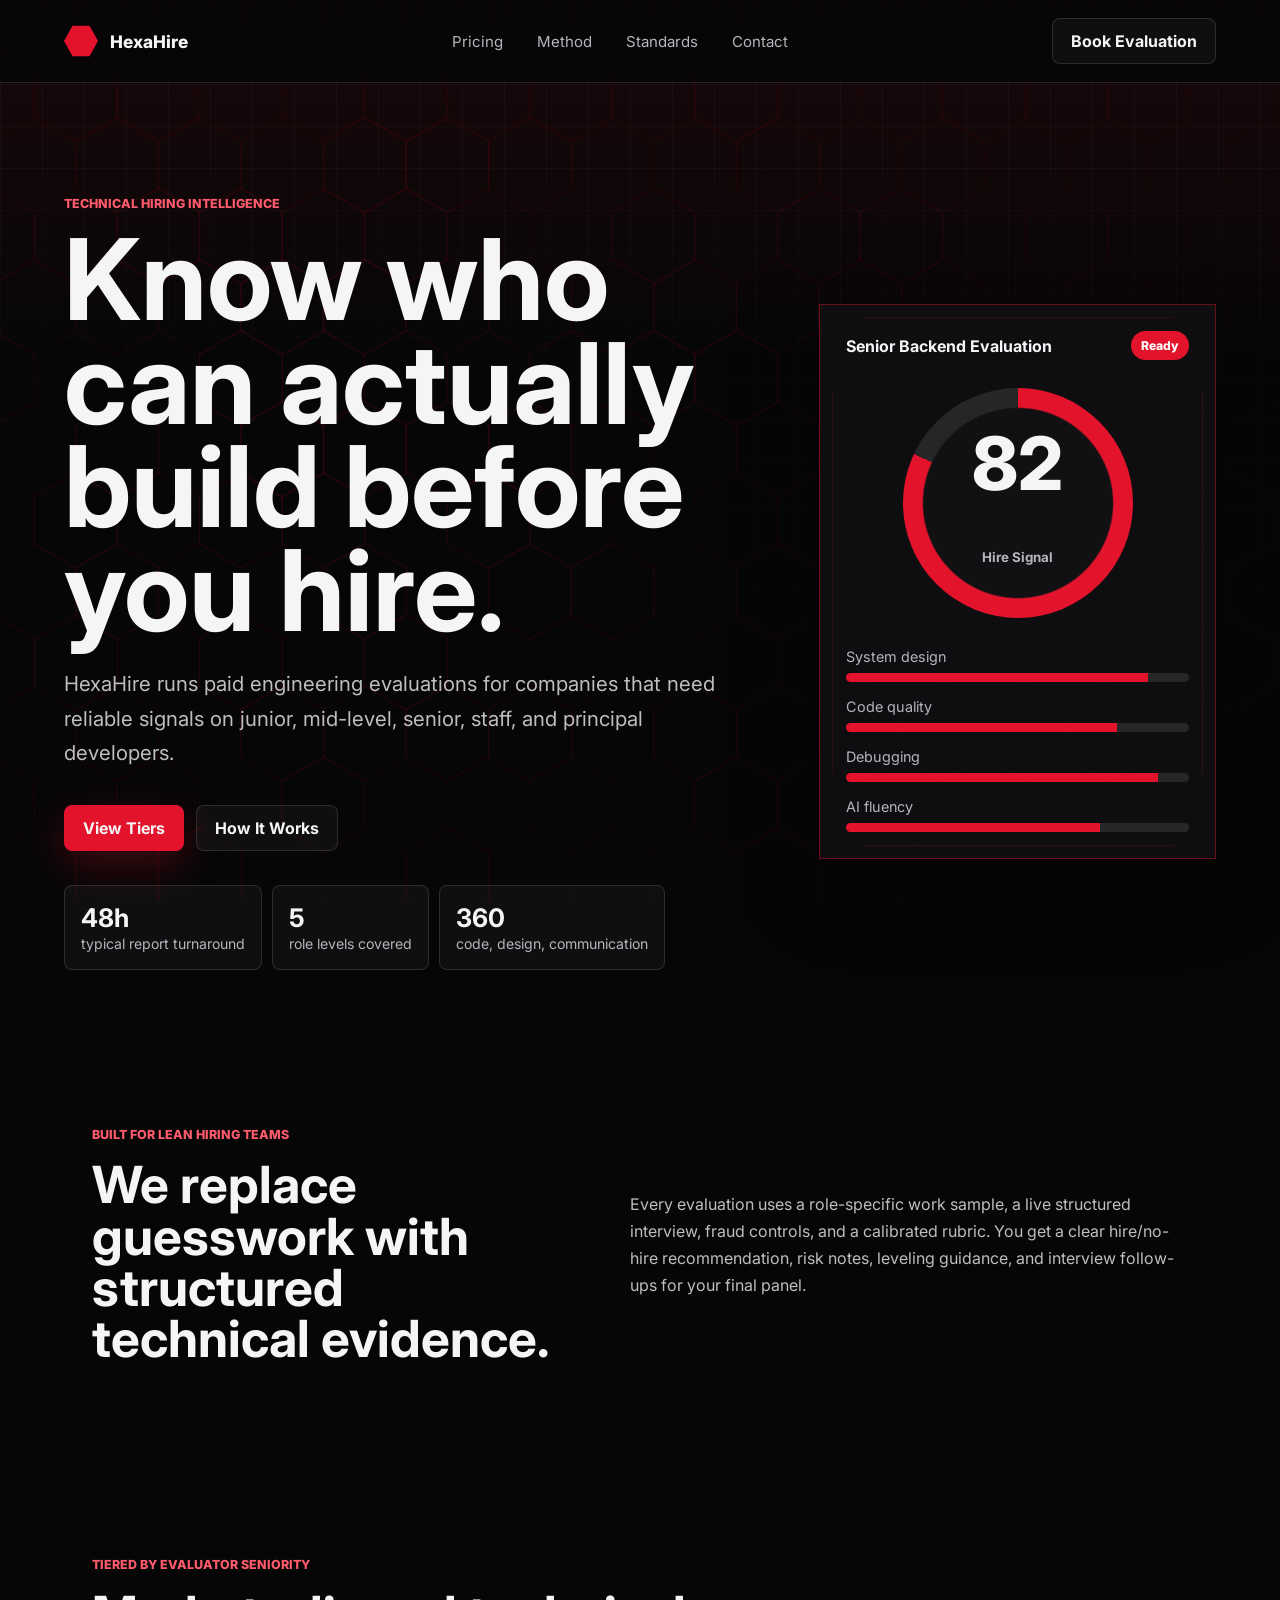
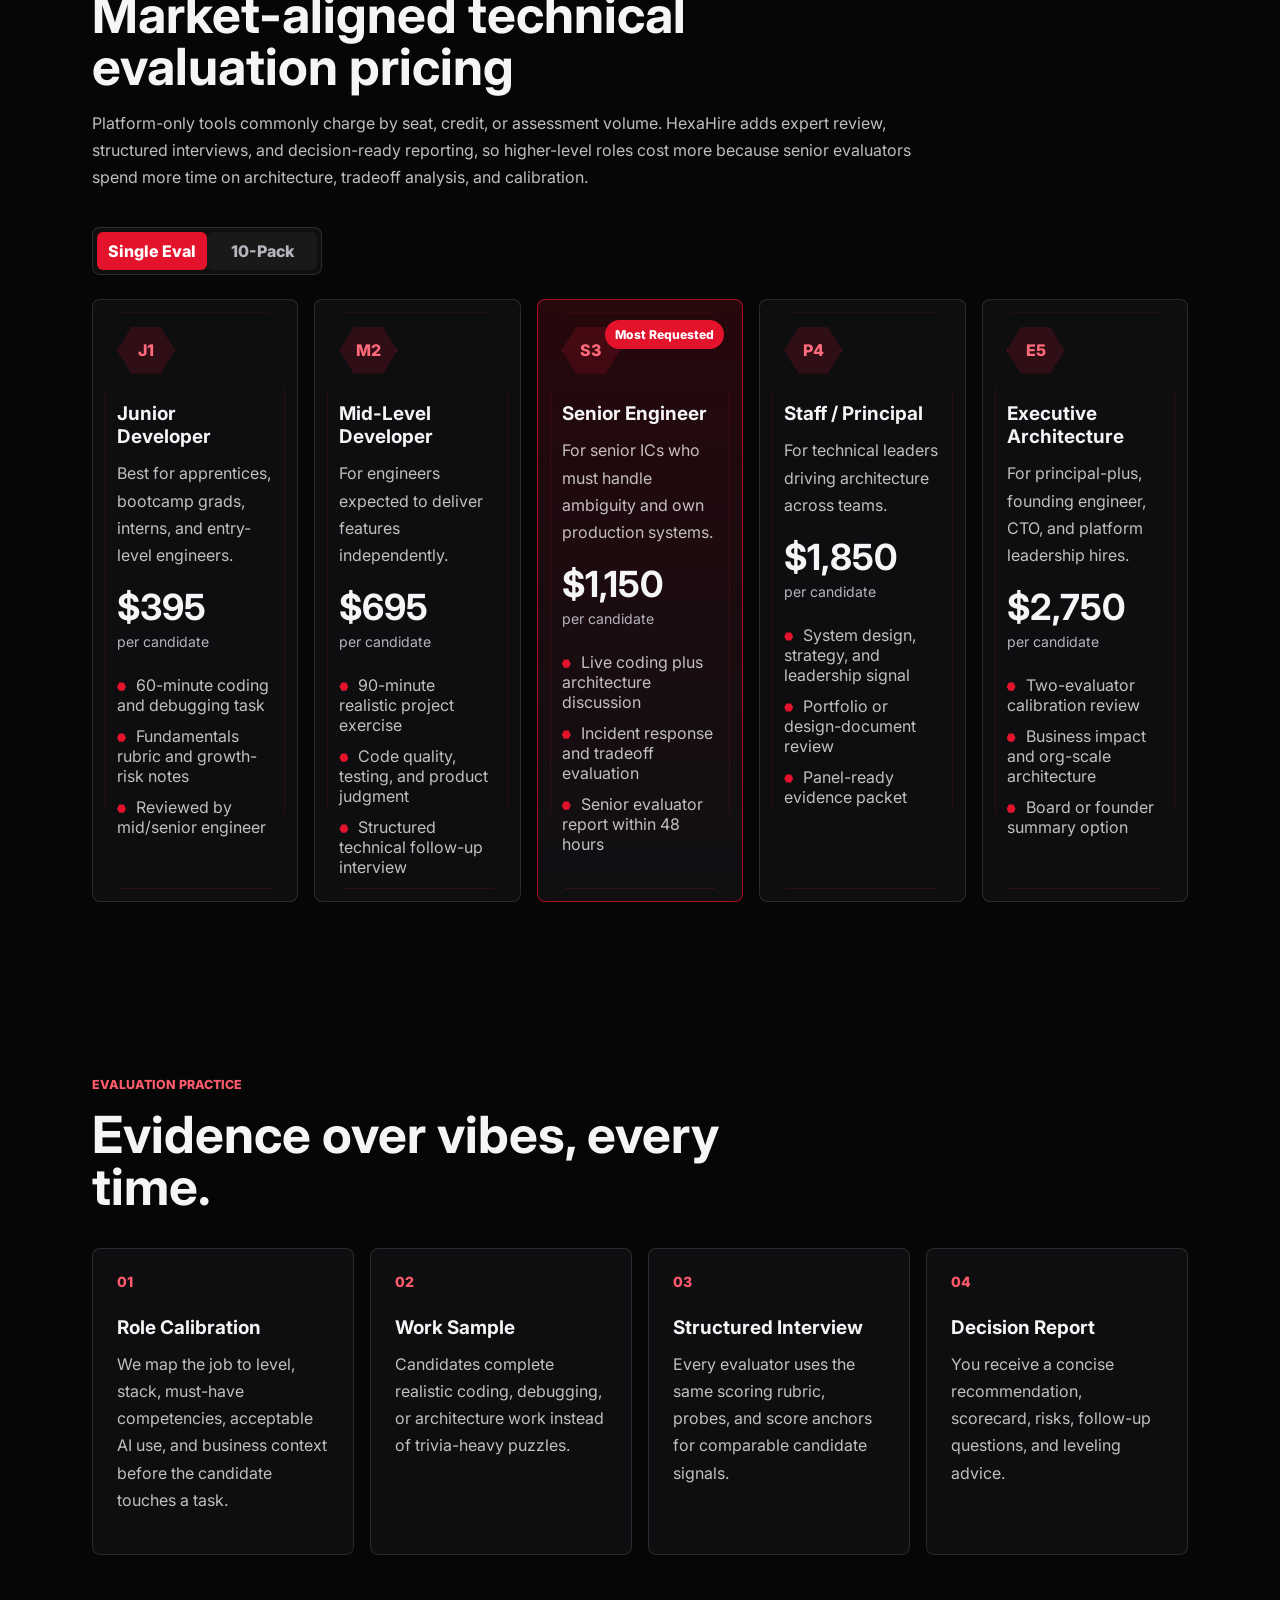
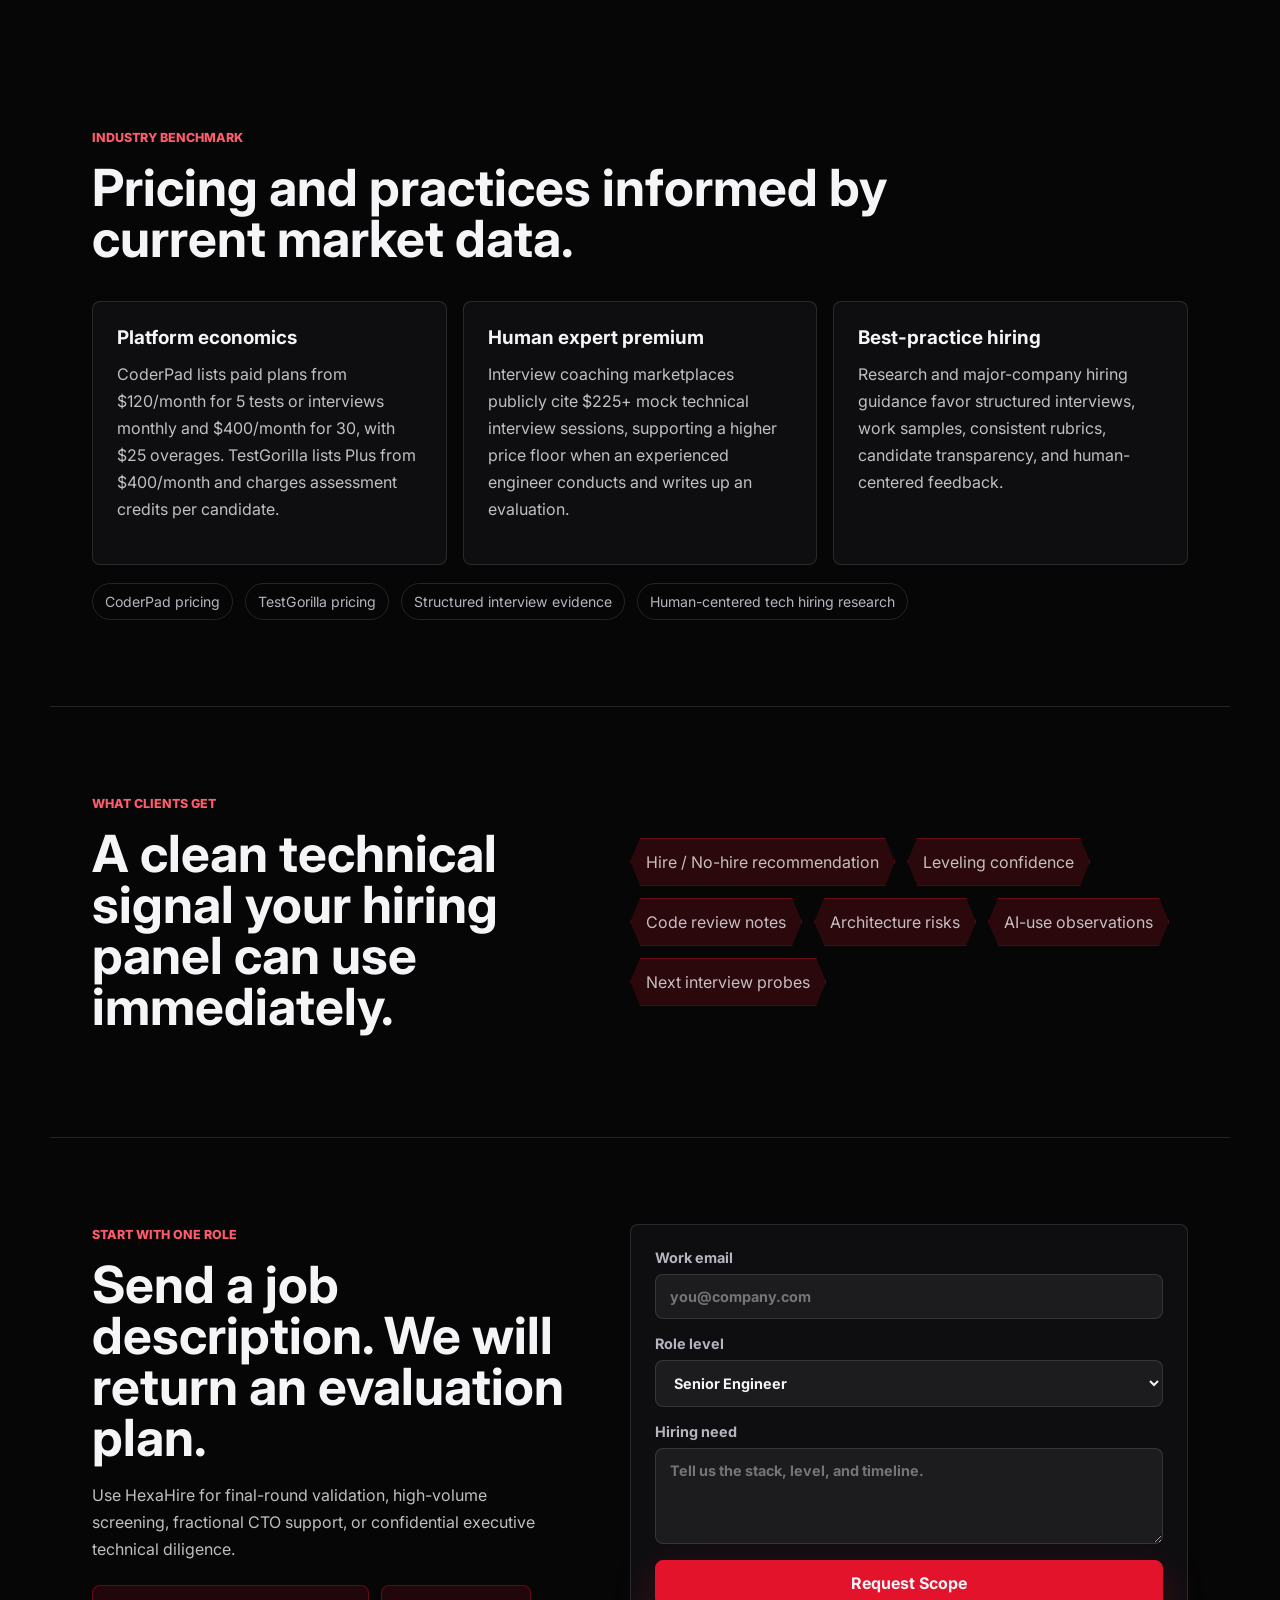
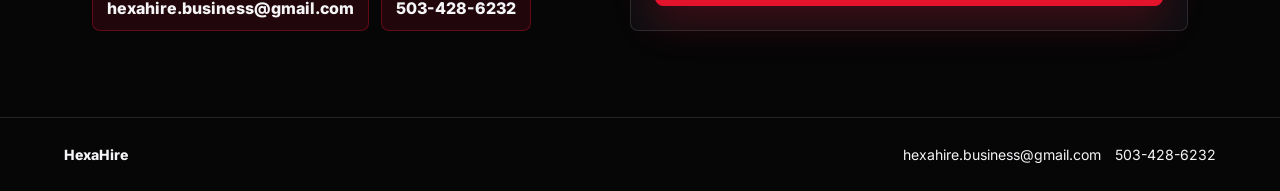
==== index.html @ aab026ba "-" ====
<!DOCTYPE html>
<html lang="en">
<head>
  <meta charset="UTF-8">
  <meta name="viewport" content="width=device-width, initial-scale=1.0">
  <meta name="description" content="HexaHire evaluates engineering candidates with structured technical interviews, realistic coding tasks, and senior-level review.">
  <title>HexaHire | Technical Evaluations for Engineering Teams</title>
  <link rel="preconnect" href="https://fonts.googleapis.com">
  <link rel="preconnect" href="https://fonts.gstatic.com" crossorigin>
  <link href="https://fonts.googleapis.com/css2?family=Inter:wght@400;500;600;700;800&display=swap" rel="stylesheet">
  <link rel="stylesheet" href="styles.css">
</head>
<body>
  <canvas id="hexCanvas" aria-hidden="true"></canvas>

  <header class="site-header">
    <a class="brand" href="#top" aria-label="HexaHire home">
      <span class="brand-mark"></span>
      <span>HexaHire</span>
    </a>
    <nav class="nav-links" aria-label="Primary navigation">
      <a href="#pricing">Pricing</a>
      <a href="#method">Method</a>
      <a href="#standards">Standards</a>
      <a href="#contact">Contact</a>
    </nav>
    <a class="header-action" href="#contact">Book Evaluation</a>
  </header>

  <main id="top">
    <section class="hero">
      <div class="hero-content">
        <p class="eyebrow">Technical hiring intelligence</p>
        <h1>Know who can actually build before you hire.</h1>
        <p class="hero-copy">
          HexaHire runs paid engineering evaluations for companies that need reliable signals on junior, mid-level, senior, staff, and principal developers.
        </p>
        <div class="hero-actions">
          <a class="button primary" href="#pricing">View Tiers</a>
          <a class="button secondary" href="#method">How It Works</a>
        </div>
        <div class="hero-metrics" aria-label="Evaluation highlights">
          <div>
            <strong>48h</strong>
            <span>typical report turnaround</span>
          </div>
          <div>
            <strong>5</strong>
            <span>role levels covered</span>
          </div>
          <div>
            <strong>360</strong>
            <span>code, design, communication</span>
          </div>
        </div>
      </div>
      <aside class="signal-panel" aria-label="Sample candidate signal report">
        <div class="panel-topline">
          <span>Senior Backend Evaluation</span>
          <span class="status-pill">Ready</span>
        </div>
        <div class="score-ring" style="--score: 82">
          <span>82</span>
          <small>Hire Signal</small>
        </div>
        <div class="signal-bars">
          <div><span>System design</span><i style="--bar: 88%"></i></div>
          <div><span>Code quality</span><i style="--bar: 79%"></i></div>
          <div><span>Debugging</span><i style="--bar: 91%"></i></div>
          <div><span>AI fluency</span><i style="--bar: 74%"></i></div>
        </div>
      </aside>
    </section>

    <section class="section intro-grid" aria-label="Business value">
      <div>
        <p class="eyebrow">Built for lean hiring teams</p>
        <h2>We replace guesswork with structured technical evidence.</h2>
      </div>
      <p>
        Every evaluation uses a role-specific work sample, a live structured interview, fraud controls, and a calibrated rubric. You get a clear hire/no-hire recommendation, risk notes, leveling guidance, and interview follow-ups for your final panel.
      </p>
    </section>

    <section class="section pricing-section" id="pricing">
      <div class="section-heading">
        <p class="eyebrow">Tiered by evaluator seniority</p>
        <h2>Market-aligned technical evaluation pricing</h2>
        <p>
          Platform-only tools commonly charge by seat, credit, or assessment volume. HexaHire adds expert review, structured interviews, and decision-ready reporting, so higher-level roles cost more because senior evaluators spend more time on architecture, tradeoff analysis, and calibration.
        </p>
      </div>

      <div class="pricing-toggle" role="group" aria-label="Pricing mode">
        <button class="toggle active" data-mode="single" type="button">Single Eval</button>
        <button class="toggle" data-mode="pack" type="button">10-Pack</button>
      </div>

      <div class="pricing-grid">
        <article class="price-card">
          <div class="hex-badge">J1</div>
          <h3>Junior Developer</h3>
          <p>Best for apprentices, bootcamp grads, interns, and entry-level engineers.</p>
          <strong class="price" data-single="$395" data-pack="$3,350">$395</strong>
          <span class="price-note">per candidate</span>
          <ul>
            <li>60-minute coding and debugging task</li>
            <li>Fundamentals rubric and growth-risk notes</li>
            <li>Reviewed by mid/senior engineer</li>
          </ul>
        </article>

        <article class="price-card">
          <div class="hex-badge">M2</div>
          <h3>Mid-Level Developer</h3>
          <p>For engineers expected to deliver features independently.</p>
          <strong class="price" data-single="$695" data-pack="$5,900">$695</strong>
          <span class="price-note">per candidate</span>
          <ul>
            <li>90-minute realistic project exercise</li>
            <li>Code quality, testing, and product judgment</li>
            <li>Structured technical follow-up interview</li>
          </ul>
        </article>

        <article class="price-card featured">
          <div class="hex-badge">S3</div>
          <span class="popular">Most Requested</span>
          <h3>Senior Engineer</h3>
          <p>For senior ICs who must handle ambiguity and own production systems.</p>
          <strong class="price" data-single="$1,150" data-pack="$9,775">$1,150</strong>
          <span class="price-note">per candidate</span>
          <ul>
            <li>Live coding plus architecture discussion</li>
            <li>Incident response and tradeoff evaluation</li>
            <li>Senior evaluator report within 48 hours</li>
          </ul>
        </article>

        <article class="price-card">
          <div class="hex-badge">P4</div>
          <h3>Staff / Principal</h3>
          <p>For technical leaders driving architecture across teams.</p>
          <strong class="price" data-single="$1,850" data-pack="$15,725">$1,850</strong>
          <span class="price-note">per candidate</span>
          <ul>
            <li>System design, strategy, and leadership signal</li>
            <li>Portfolio or design-document review</li>
            <li>Panel-ready evidence packet</li>
          </ul>
        </article>

        <article class="price-card">
          <div class="hex-badge">E5</div>
          <h3>Executive Architecture</h3>
          <p>For principal-plus, founding engineer, CTO, and platform leadership hires.</p>
          <strong class="price" data-single="$2,750" data-pack="$23,375">$2,750</strong>
          <span class="price-note">per candidate</span>
          <ul>
            <li>Two-evaluator calibration review</li>
            <li>Business impact and org-scale architecture</li>
            <li>Board or founder summary option</li>
          </ul>
        </article>
      </div>
    </section>

    <section class="section method" id="method">
      <div class="section-heading compact">
        <p class="eyebrow">Evaluation practice</p>
        <h2>Evidence over vibes, every time.</h2>
      </div>
      <div class="method-grid">
        <div class="method-step">
          <span>01</span>
          <h3>Role Calibration</h3>
          <p>We map the job to level, stack, must-have competencies, acceptable AI use, and business context before the candidate touches a task.</p>
        </div>
        <div class="method-step">
          <span>02</span>
          <h3>Work Sample</h3>
          <p>Candidates complete realistic coding, debugging, or architecture work instead of trivia-heavy puzzles.</p>
        </div>
        <div class="method-step">
          <span>03</span>
          <h3>Structured Interview</h3>
          <p>Every evaluator uses the same scoring rubric, probes, and score anchors for comparable candidate signals.</p>
        </div>
        <div class="method-step">
          <span>04</span>
          <h3>Decision Report</h3>
          <p>You receive a concise recommendation, scorecard, risks, follow-up questions, and leveling advice.</p>
        </div>
      </div>
    </section>

    <section class="section standards" id="standards">
      <div class="section-heading">
        <p class="eyebrow">Industry benchmark</p>
        <h2>Pricing and practices informed by current market data.</h2>
      </div>
      <div class="standards-grid">
        <article>
          <h3>Platform economics</h3>
          <p>CoderPad lists paid plans from $120/month for 5 tests or interviews monthly and $400/month for 30, with $25 overages. TestGorilla lists Plus from $400/month and charges assessment credits per candidate.</p>
        </article>
        <article>
          <h3>Human expert premium</h3>
          <p>Interview coaching marketplaces publicly cite $225+ mock technical interview sessions, supporting a higher price floor when an experienced engineer conducts and writes up an evaluation.</p>
        </article>
        <article>
          <h3>Best-practice hiring</h3>
          <p>Research and major-company hiring guidance favor structured interviews, work samples, consistent rubrics, candidate transparency, and human-centered feedback.</p>
        </article>
      </div>
      <div class="source-list" aria-label="Research sources">
        <a href="https://coderpad.io/pricing/" target="_blank" rel="noreferrer">CoderPad pricing</a>
        <a href="https://www.testgorilla.com/pricing/" target="_blank" rel="noreferrer">TestGorilla pricing</a>
        <a href="https://www.wired.com/2015/04/hire-like-google" target="_blank" rel="noreferrer">Structured interview evidence</a>
        <a href="https://arxiv.org/abs/2602.13845" target="_blank" rel="noreferrer">Human-centered tech hiring research</a>
      </div>
    </section>

    <section class="section proof">
      <div class="proof-copy">
        <p class="eyebrow">What clients get</p>
        <h2>A clean technical signal your hiring panel can use immediately.</h2>
      </div>
      <div class="deliverables">
        <span>Hire / No-hire recommendation</span>
        <span>Leveling confidence</span>
        <span>Code review notes</span>
        <span>Architecture risks</span>
        <span>AI-use observations</span>
        <span>Next interview probes</span>
      </div>
    </section>

    <section class="section contact" id="contact">
      <div>
        <p class="eyebrow">Start with one role</p>
        <h2>Send a job description. We will return an evaluation plan.</h2>
        <p>
          Use HexaHire for final-round validation, high-volume screening, fractional CTO support, or confidential executive technical diligence.
        </p>
        <div class="contact-links" aria-label="Direct contact">
          <a href="mailto:hexahire.business@gmail.com">hexahire.business@gmail.com</a>
          <a href="tel:+15034286232">503-428-6232</a>
        </div>
      </div>
      <form class="contact-form" data-contact-email="hexahire.business@gmail.com">
        <label>
          Work email
          <input type="email" name="email" placeholder="you@company.com" required>
        </label>
        <label>
          Role level
          <select name="level">
            <option>Senior Engineer</option>
            <option>Junior Developer</option>
            <option>Mid-Level Developer</option>
            <option>Staff / Principal</option>
            <option>Executive Architecture</option>
          </select>
        </label>
        <label>
          Hiring need
          <textarea name="message" rows="4" placeholder="Tell us the stack, level, and timeline."></textarea>
        </label>
        <button class="button primary" type="submit">Request Scope</button>
      </form>
    </section>
  </main>

  <footer class="site-footer">
    <span>HexaHire</span>
    <span>
      <a href="mailto:hexahire.business@gmail.com">hexahire.business@gmail.com</a>
      <a href="tel:+15034286232">503-428-6232</a>
    </span>
  </footer>

  <script src="script.js"></script>
</body>
</html>
---- styles.css ----
:root {
  --bg: #060607;
  --panel: #111114;
  --panel-strong: #17171b;
  --line: rgba(255, 255, 255, 0.12);
  --muted: #b5b5be;
  --text: #f5f5f7;
  --red: #e3132c;
  --red-dark: #9c0f20;
  --red-soft: rgba(227, 19, 44, 0.16);
  --white-soft: rgba(255, 255, 255, 0.74);
  --shadow: 0 24px 80px rgba(0, 0, 0, 0.38);
}

* {
  box-sizing: border-box;
}

html {
  scroll-behavior: smooth;
}

body {
  margin: 0;
  font-family: "Inter", Arial, sans-serif;
  color: var(--text);
  background:
    linear-gradient(180deg, rgba(227, 19, 44, 0.09), transparent 360px),
    var(--bg);
  letter-spacing: 0;
}

body::before {
  content: "";
  position: fixed;
  inset: 0;
  pointer-events: none;
  background-image:
    linear-gradient(rgba(255, 255, 255, 0.035) 1px, transparent 1px),
    linear-gradient(90deg, rgba(255, 255, 255, 0.035) 1px, transparent 1px);
  background-size: 42px 42px;
  mask-image: linear-gradient(to bottom, black, transparent 72%);
  z-index: -2;
}

#hexCanvas {
  position: fixed;
  inset: 0;
  width: 100%;
  height: 100%;
  z-index: -1;
  opacity: 0.72;
}

a {
  color: inherit;
  text-decoration: none;
}

.site-header {
  position: sticky;
  top: 0;
  z-index: 10;
  display: flex;
  align-items: center;
  justify-content: space-between;
  gap: 24px;
  padding: 18px clamp(18px, 5vw, 72px);
  border-bottom: 1px solid var(--line);
  background: rgba(6, 6, 7, 0.82);
  backdrop-filter: blur(18px);
}

.brand,
.nav-links,
.hero-actions,
.hero-metrics,
.panel-topline,
.pricing-toggle,
.source-list,
.contact-links,
.site-footer {
  display: flex;
  align-items: center;
}

.brand {
  gap: 12px;
  font-weight: 800;
  font-size: 1.08rem;
}

.brand-mark,
.hex-badge {
  clip-path: polygon(25% 5%, 75% 5%, 100% 50%, 75% 95%, 25% 95%, 0 50%);
}

.brand-mark {
  width: 34px;
  height: 34px;
  background: var(--red);
  box-shadow: 0 0 30px var(--red-soft);
}

.nav-links {
  gap: clamp(14px, 3vw, 34px);
  color: var(--muted);
  font-size: 0.94rem;
}

.nav-links a:hover,
.source-list a:hover {
  color: var(--text);
}

.header-action,
.button,
.toggle {
  border: 1px solid var(--line);
  font: inherit;
  color: var(--text);
  background: rgba(255, 255, 255, 0.04);
  cursor: pointer;
}

.header-action,
.button {
  display: inline-flex;
  align-items: center;
  justify-content: center;
  min-height: 46px;
  padding: 0 18px;
  border-radius: 8px;
  font-weight: 700;
}

.header-action:hover,
.button.secondary:hover {
  border-color: rgba(227, 19, 44, 0.55);
  background: var(--red-soft);
}

.button.primary {
  border-color: var(--red);
  background: var(--red);
  box-shadow: 0 14px 40px rgba(227, 19, 44, 0.26);
}

.button.primary:hover {
  background: #ff1834;
}

.hero {
  min-height: calc(100vh - 76px);
  display: grid;
  grid-template-columns: minmax(0, 1.08fr) minmax(320px, 0.62fr);
  align-items: center;
  gap: clamp(28px, 5vw, 76px);
  padding: clamp(54px, 9vw, 110px) clamp(18px, 5vw, 72px) 68px;
}

.hero-content,
.section {
  max-width: 1180px;
}

.eyebrow {
  margin: 0 0 14px;
  color: #ff5b6c;
  font-size: 0.78rem;
  font-weight: 800;
  text-transform: uppercase;
}

h1,
h2,
h3,
p {
  margin-top: 0;
}

h1 {
  max-width: 860px;
  margin-bottom: 24px;
  font-size: clamp(3rem, 8.8vw, 7.2rem);
  line-height: 0.92;
  letter-spacing: 0;
}

h2 {
  margin-bottom: 18px;
  font-size: clamp(2rem, 4vw, 4rem);
  line-height: 1;
  letter-spacing: 0;
}

h3 {
  margin-bottom: 12px;
  font-size: 1.18rem;
}

p {
  color: var(--white-soft);
  line-height: 1.7;
}

.hero-copy {
  max-width: 660px;
  font-size: clamp(1.05rem, 1.8vw, 1.28rem);
}

.hero-actions {
  gap: 12px;
  margin: 34px 0;
  flex-wrap: wrap;
}

.hero-metrics {
  align-items: stretch;
  gap: 10px;
  flex-wrap: wrap;
}

.hero-metrics div {
  min-width: 150px;
  padding: 16px;
  border: 1px solid var(--line);
  background: rgba(255, 255, 255, 0.04);
  border-radius: 8px;
}

.hero-metrics strong {
  display: block;
  font-size: 1.6rem;
}

.hero-metrics span,
.price-note,
.method-step span,
.site-footer,
.source-list {
  color: var(--muted);
  font-size: 0.88rem;
}

.signal-panel {
  position: relative;
  padding: 26px;
  border: 1px solid rgba(227, 19, 44, 0.42);
  background: rgba(17, 17, 20, 0.78);
  box-shadow: var(--shadow);
  overflow: hidden;
}

.signal-panel::before,
.price-card::before {
  content: "";
  position: absolute;
  inset: 12px;
  pointer-events: none;
  border: 1px solid rgba(227, 19, 44, 0.16);
  clip-path: polygon(8% 0, 92% 0, 100% 14%, 100% 86%, 92% 100%, 8% 100%, 0 86%, 0 14%);
}

.panel-topline {
  justify-content: space-between;
  gap: 12px;
  margin-bottom: 28px;
  font-weight: 700;
}

.status-pill,
.popular {
  padding: 7px 10px;
  border-radius: 999px;
  color: #fff;
  background: var(--red);
  font-size: 0.76rem;
  font-weight: 800;
}

.score-ring {
  width: min(230px, 68vw);
  aspect-ratio: 1;
  display: grid;
  place-items: center;
  margin: 10px auto 30px;
  border-radius: 50%;
  background:
    radial-gradient(circle at center, var(--panel) 0 58%, transparent 59%),
    conic-gradient(var(--red) calc(var(--score) * 1%), rgba(255, 255, 255, 0.1) 0);
}

.score-ring span {
  font-size: 4.6rem;
  font-weight: 800;
}

.score-ring small {
  display: block;
  color: var(--muted);
  font-weight: 700;
  transform: translateY(-22px);
}

.signal-bars {
  display: grid;
  gap: 16px;
}

.signal-bars div {
  display: grid;
  gap: 8px;
}

.signal-bars span {
  color: var(--muted);
  font-size: 0.9rem;
}

.signal-bars i {
  display: block;
  height: 9px;
  border-radius: 999px;
  background:
    linear-gradient(90deg, var(--red) var(--bar), rgba(255, 255, 255, 0.1) var(--bar));
}

.section {
  margin: 0 auto;
  padding: 86px clamp(18px, 5vw, 42px);
}

.intro-grid,
.contact,
.proof {
  display: grid;
  grid-template-columns: 0.85fr 1fr;
  gap: clamp(24px, 5vw, 70px);
  align-items: center;
}

.section-heading {
  max-width: 820px;
  margin-bottom: 36px;
}

.section-heading.compact {
  max-width: 700px;
}

.pricing-toggle {
  width: fit-content;
  margin-bottom: 24px;
  padding: 4px;
  border: 1px solid var(--line);
  border-radius: 8px;
  background: rgba(255, 255, 255, 0.04);
}

.toggle {
  min-width: 110px;
  min-height: 38px;
  border: 0;
  border-radius: 6px;
  color: var(--muted);
  font-weight: 800;
}

.toggle.active {
  color: #fff;
  background: var(--red);
}

.pricing-grid {
  display: grid;
  grid-template-columns: repeat(5, minmax(0, 1fr));
  gap: 16px;
}

.price-card,
.method-step,
.standards-grid article,
.contact-form {
  border: 1px solid var(--line);
  background: rgba(17, 17, 20, 0.82);
  border-radius: 8px;
}

.price-card {
  position: relative;
  min-height: 470px;
  padding: 24px;
  overflow: hidden;
}

.price-card.featured {
  border-color: rgba(227, 19, 44, 0.72);
  background: linear-gradient(180deg, rgba(227, 19, 44, 0.15), rgba(17, 17, 20, 0.9));
}

.hex-badge {
  display: grid;
  place-items: center;
  width: 58px;
  height: 52px;
  margin-bottom: 26px;
  background: var(--red-soft);
  color: #ff6b7a;
  border: 1px solid rgba(227, 19, 44, 0.38);
  font-weight: 800;
}

.popular {
  position: absolute;
  top: 20px;
  right: 18px;
}

.price-card p {
  min-height: 78px;
}

.price {
  display: block;
  font-size: 2.25rem;
  margin-bottom: 2px;
}

.price-card ul {
  display: grid;
  gap: 11px;
  margin: 24px 0 0;
  padding: 0;
  list-style: none;
}

.price-card li,
.deliverables span {
  color: var(--white-soft);
}

.price-card li::before {
  content: "";
  display: inline-block;
  width: 9px;
  height: 9px;
  margin-right: 10px;
  background: var(--red);
  clip-path: polygon(25% 5%, 75% 5%, 100% 50%, 75% 95%, 25% 95%, 0 50%);
}

.method-grid,
.standards-grid {
  display: grid;
  grid-template-columns: repeat(4, minmax(0, 1fr));
  gap: 16px;
}

.method-step,
.standards-grid article {
  padding: 24px;
}

.method-step span {
  display: block;
  margin-bottom: 26px;
  color: #ff5b6c;
  font-weight: 800;
}

.standards-grid {
  grid-template-columns: repeat(3, minmax(0, 1fr));
}

.source-list {
  gap: 12px;
  margin-top: 18px;
  flex-wrap: wrap;
}

.source-list a {
  padding: 9px 12px;
  border: 1px solid var(--line);
  border-radius: 999px;
}

.contact-links {
  gap: 12px;
  flex-wrap: wrap;
  margin-top: 22px;
}

.contact-links a,
.site-footer a {
  color: var(--text);
}

.contact-links a {
  padding: 12px 14px;
  border: 1px solid rgba(227, 19, 44, 0.35);
  border-radius: 8px;
  background: rgba(227, 19, 44, 0.12);
  font-weight: 800;
}

.contact-links a:hover,
.site-footer a:hover {
  color: #ff5b6c;
}

.proof {
  border-top: 1px solid var(--line);
  border-bottom: 1px solid var(--line);
}

.deliverables {
  display: flex;
  gap: 12px;
  flex-wrap: wrap;
}

.deliverables span {
  padding: 13px 15px;
  border: 1px solid rgba(227, 19, 44, 0.35);
  background: var(--red-soft);
  clip-path: polygon(10px 0, calc(100% - 10px) 0, 100% 50%, calc(100% - 10px) 100%, 10px 100%, 0 50%);
}

.contact-form {
  display: grid;
  gap: 16px;
  padding: 24px;
}

label {
  display: grid;
  gap: 8px;
  color: var(--muted);
  font-size: 0.9rem;
  font-weight: 700;
}

input,
select,
textarea {
  width: 100%;
  border: 1px solid var(--line);
  border-radius: 8px;
  background: rgba(255, 255, 255, 0.06);
  color: var(--text);
  font: inherit;
  padding: 13px 14px;
}

textarea {
  resize: vertical;
}

select option {
  background: var(--panel);
}

.site-footer {
  justify-content: space-between;
  gap: 18px;
  padding: 28px clamp(18px, 5vw, 72px);
  border-top: 1px solid var(--line);
}

.site-footer span:first-child {
  color: var(--text);
  font-weight: 800;
}

.site-footer span:last-child {
  display: flex;
  gap: 14px;
  flex-wrap: wrap;
}

@media (max-width: 1120px) {
  .pricing-grid,
  .method-grid {
    grid-template-columns: repeat(2, minmax(0, 1fr));
  }

  .standards-grid {
    grid-template-columns: 1fr;
  }
}

@media (max-width: 860px) {
  .site-header {
    position: static;
    flex-wrap: wrap;
  }

  .nav-links {
    order: 3;
    width: 100%;
    justify-content: space-between;
  }

  .hero,
  .intro-grid,
  .contact,
  .proof {
    grid-template-columns: 1fr;
  }

  .hero {
    min-height: auto;
    padding-top: 48px;
  }

  .signal-panel {
    max-width: 520px;
  }
}

@media (max-width: 620px) {
  .header-action {
    display: none;
  }

  .nav-links {
    overflow-x: auto;
    justify-content: flex-start;
    padding-bottom: 4px;
  }

  .pricing-grid,
  .method-grid {
    grid-template-columns: 1fr;
  }

  .price-card {
    min-height: auto;
  }

  .price-card p {
    min-height: 0;
  }

  .hero-metrics div {
    width: 100%;
  }

  .site-footer {
    align-items: flex-start;
    flex-direction: column;
  }
}
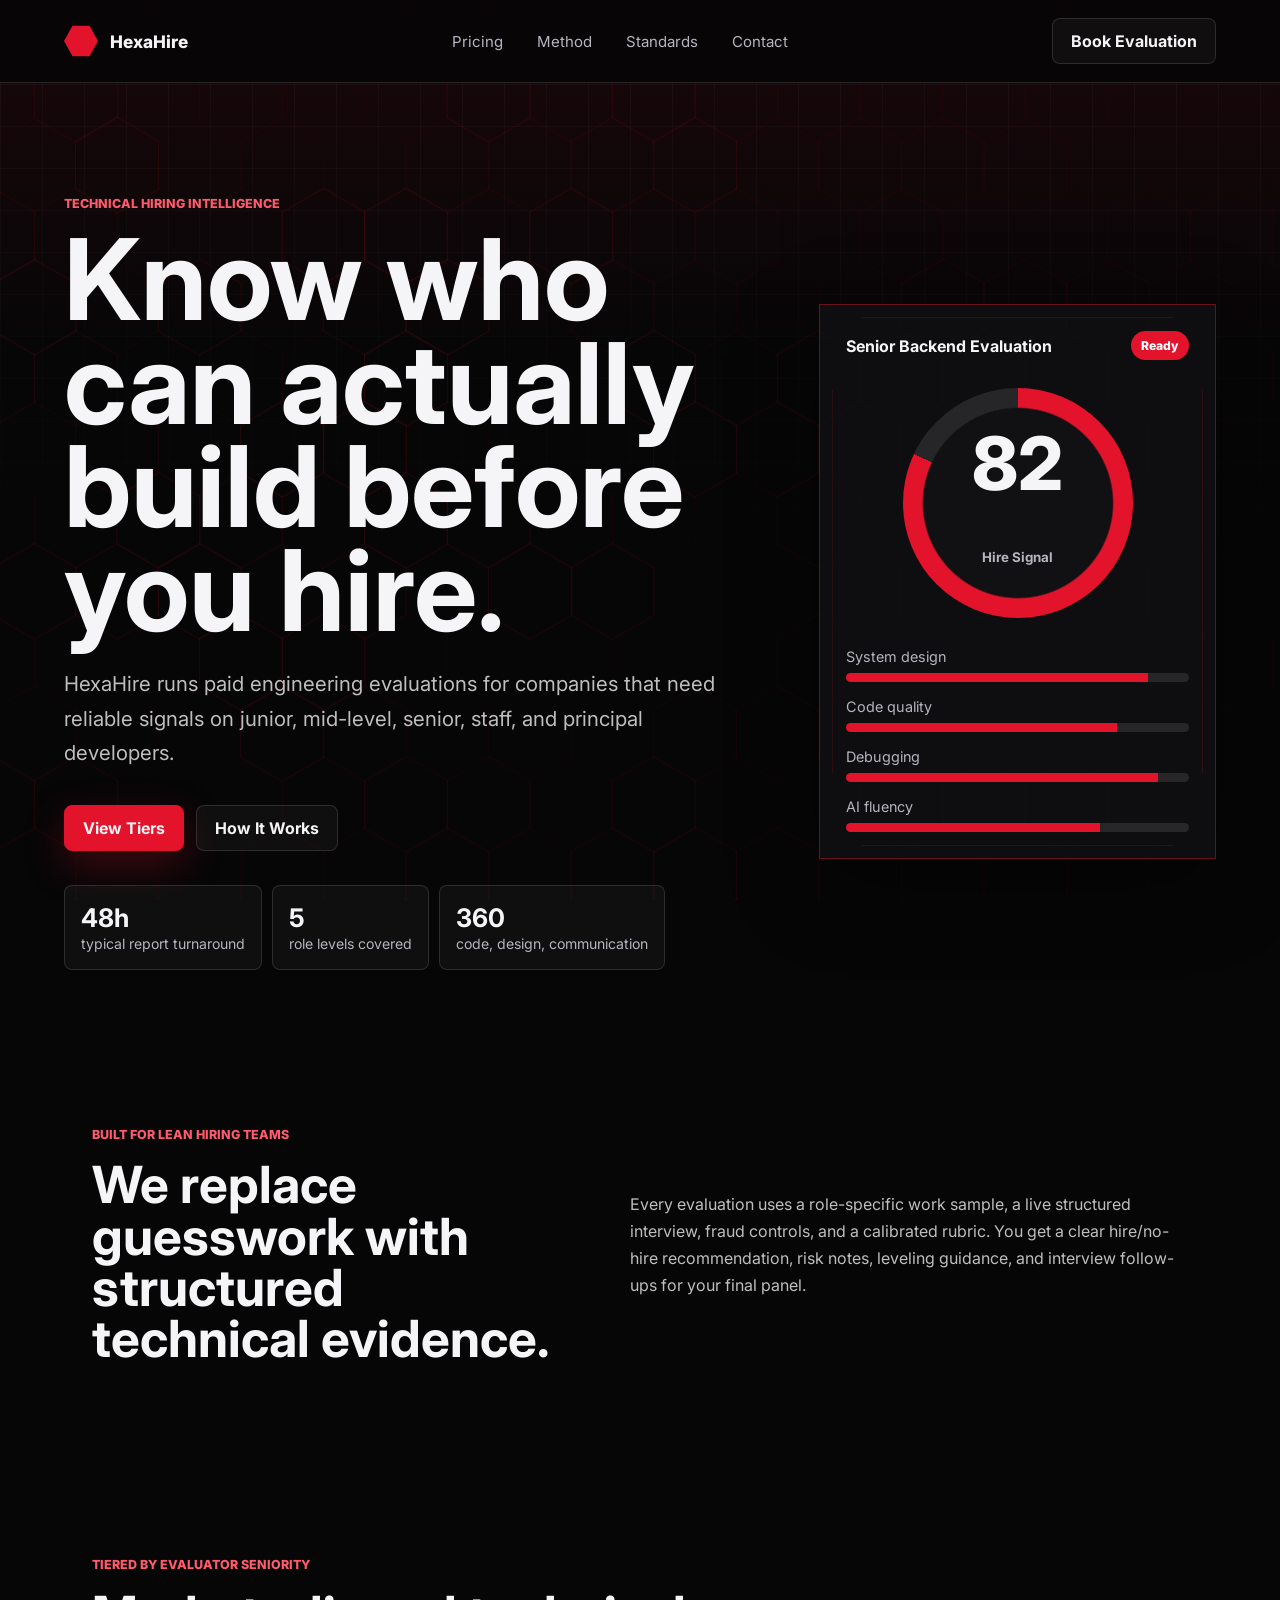
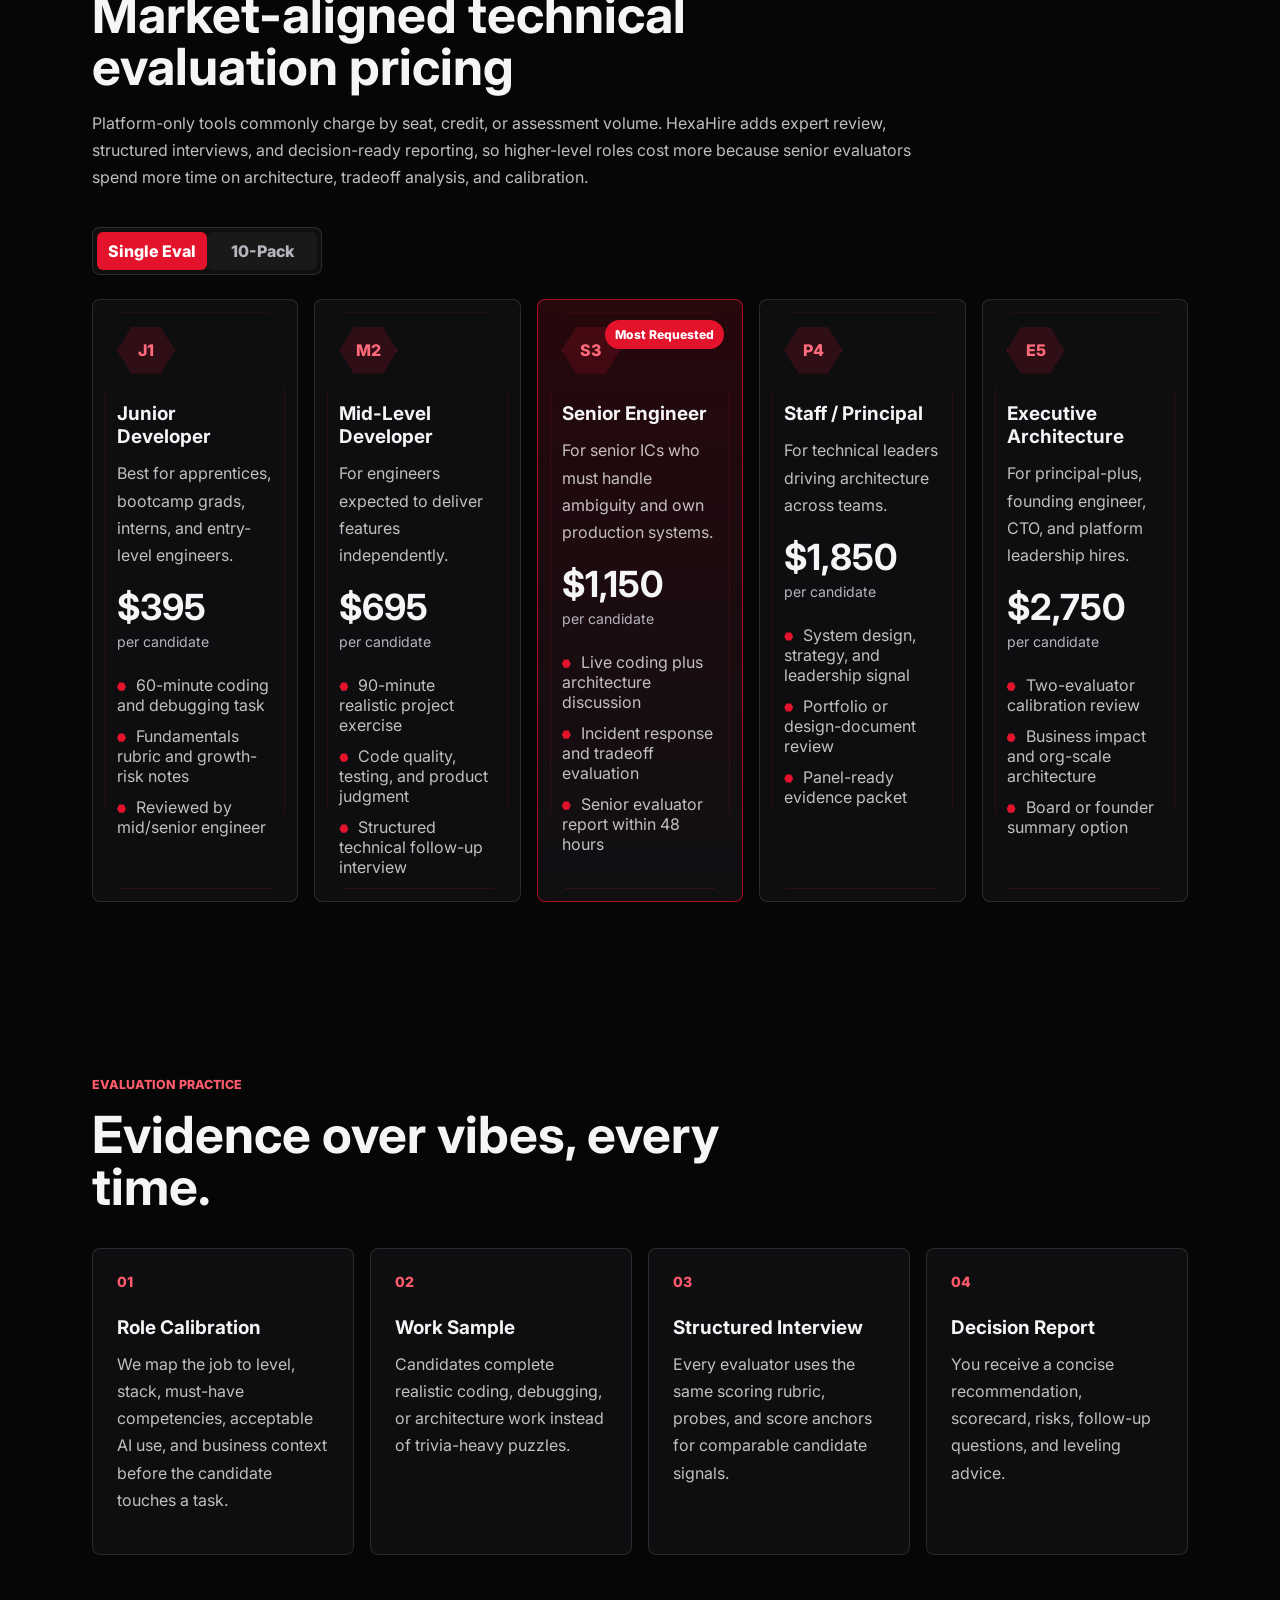
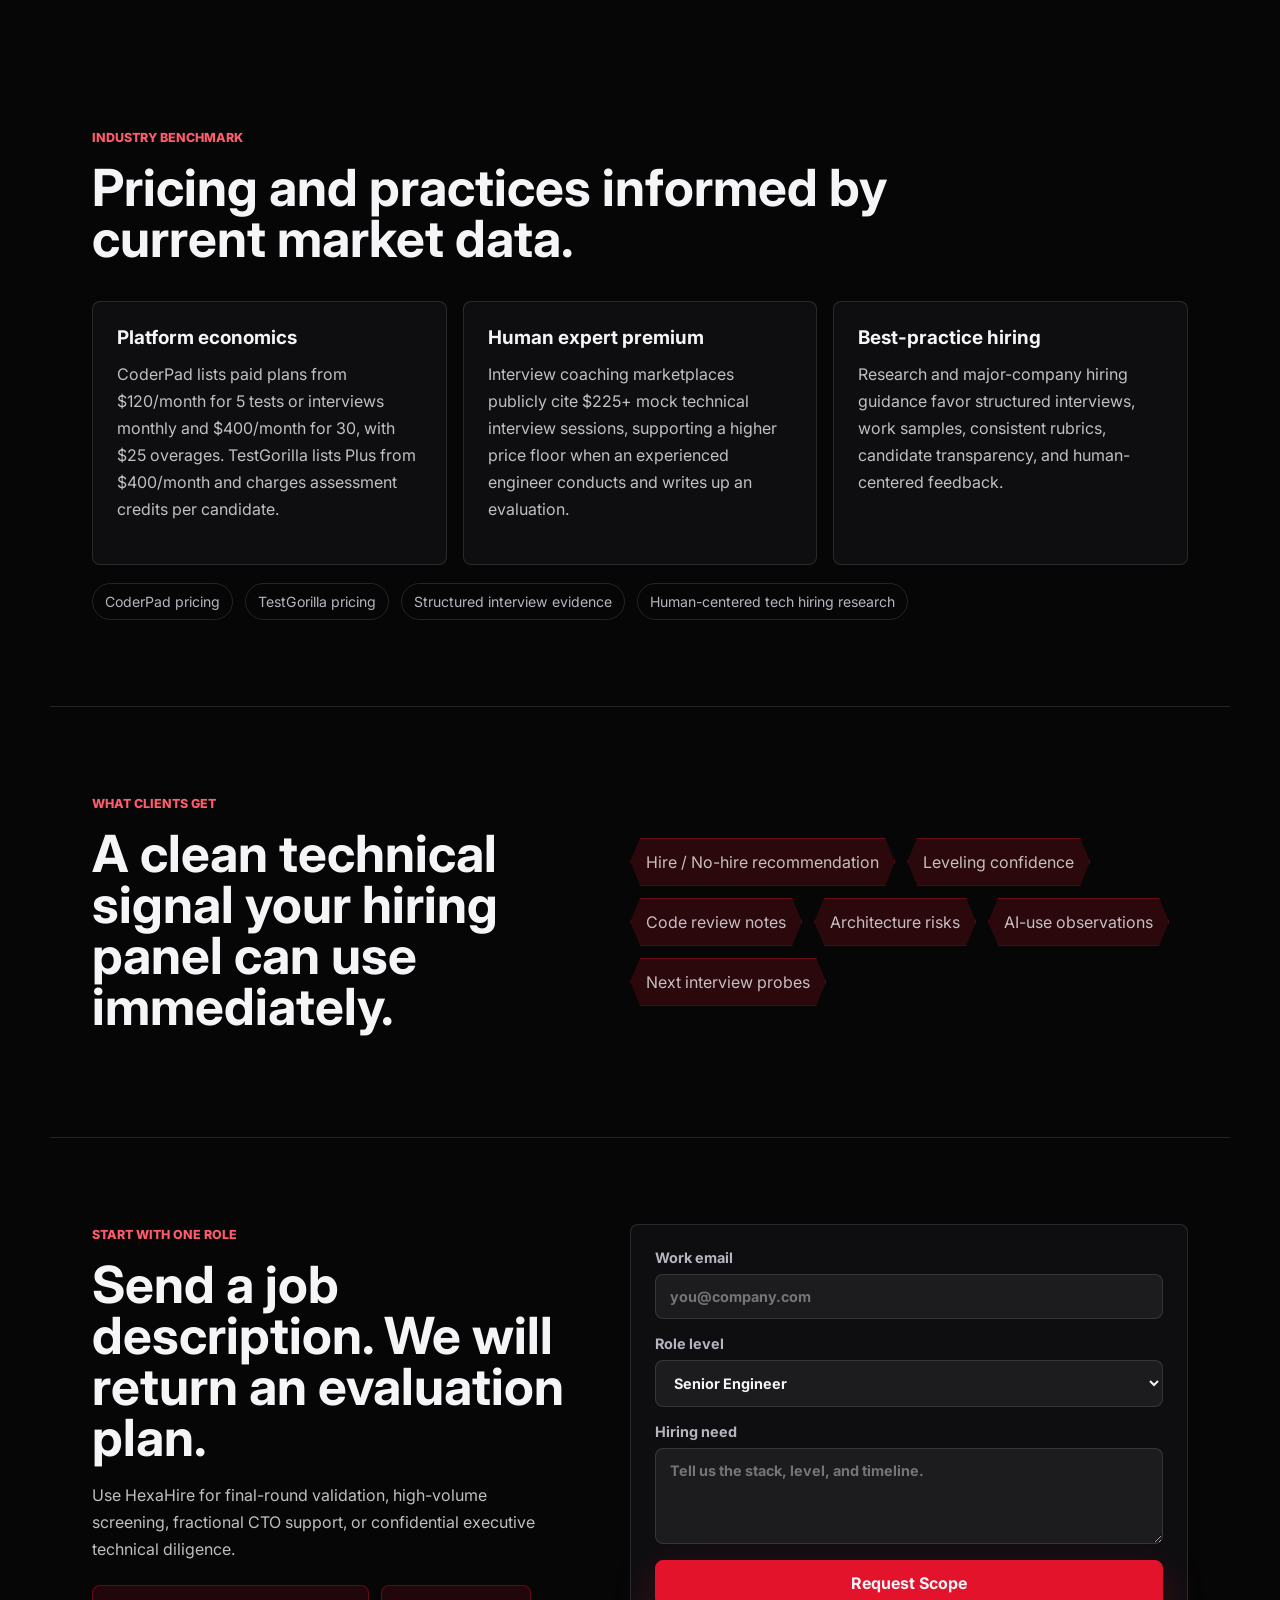
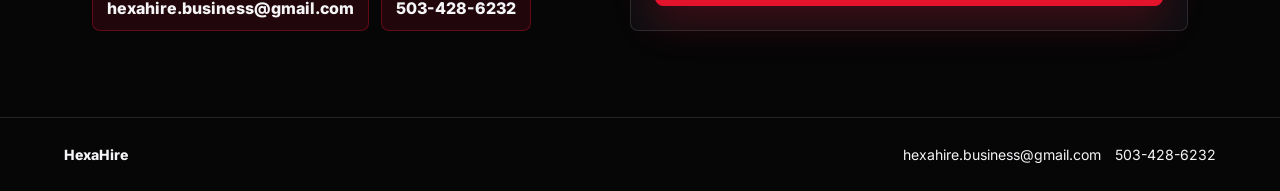
==== commit 29d2f1f3: "-" ====
--- a/index.html
+++ b/index.html
@@ -248,14 +248,17 @@
           <a href="tel:+15034286232">503-428-6232</a>
         </div>
       </div>
-      <form class="contact-form" data-contact-email="hexahire.business@gmail.com">
+      <form class="contact-form" action="https://formsubmit.co/hexahire.business@gmail.com" method="POST">
+        <input type="hidden" name="_subject" value="New HexaHire scope request">
+        <input type="hidden" name="_template" value="table">
+        <input type="hidden" name="_captcha" value="false">
         <label>
           Work email
-          <input type="email" name="email" placeholder="you@company.com" required>
+          <input type="email" name="Work email" placeholder="you@company.com" required>
         </label>
         <label>
           Role level
-          <select name="level">
+          <select name="Role level">
             <option>Senior Engineer</option>
             <option>Junior Developer</option>
             <option>Mid-Level Developer</option>
@@ -265,7 +268,7 @@
         </label>
         <label>
           Hiring need
-          <textarea name="message" rows="4" placeholder="Tell us the stack, level, and timeline."></textarea>
+          <textarea name="Hiring need" rows="4" placeholder="Tell us the stack, level, and timeline."></textarea>
         </label>
         <button class="button primary" type="submit">Request Scope</button>
       </form>
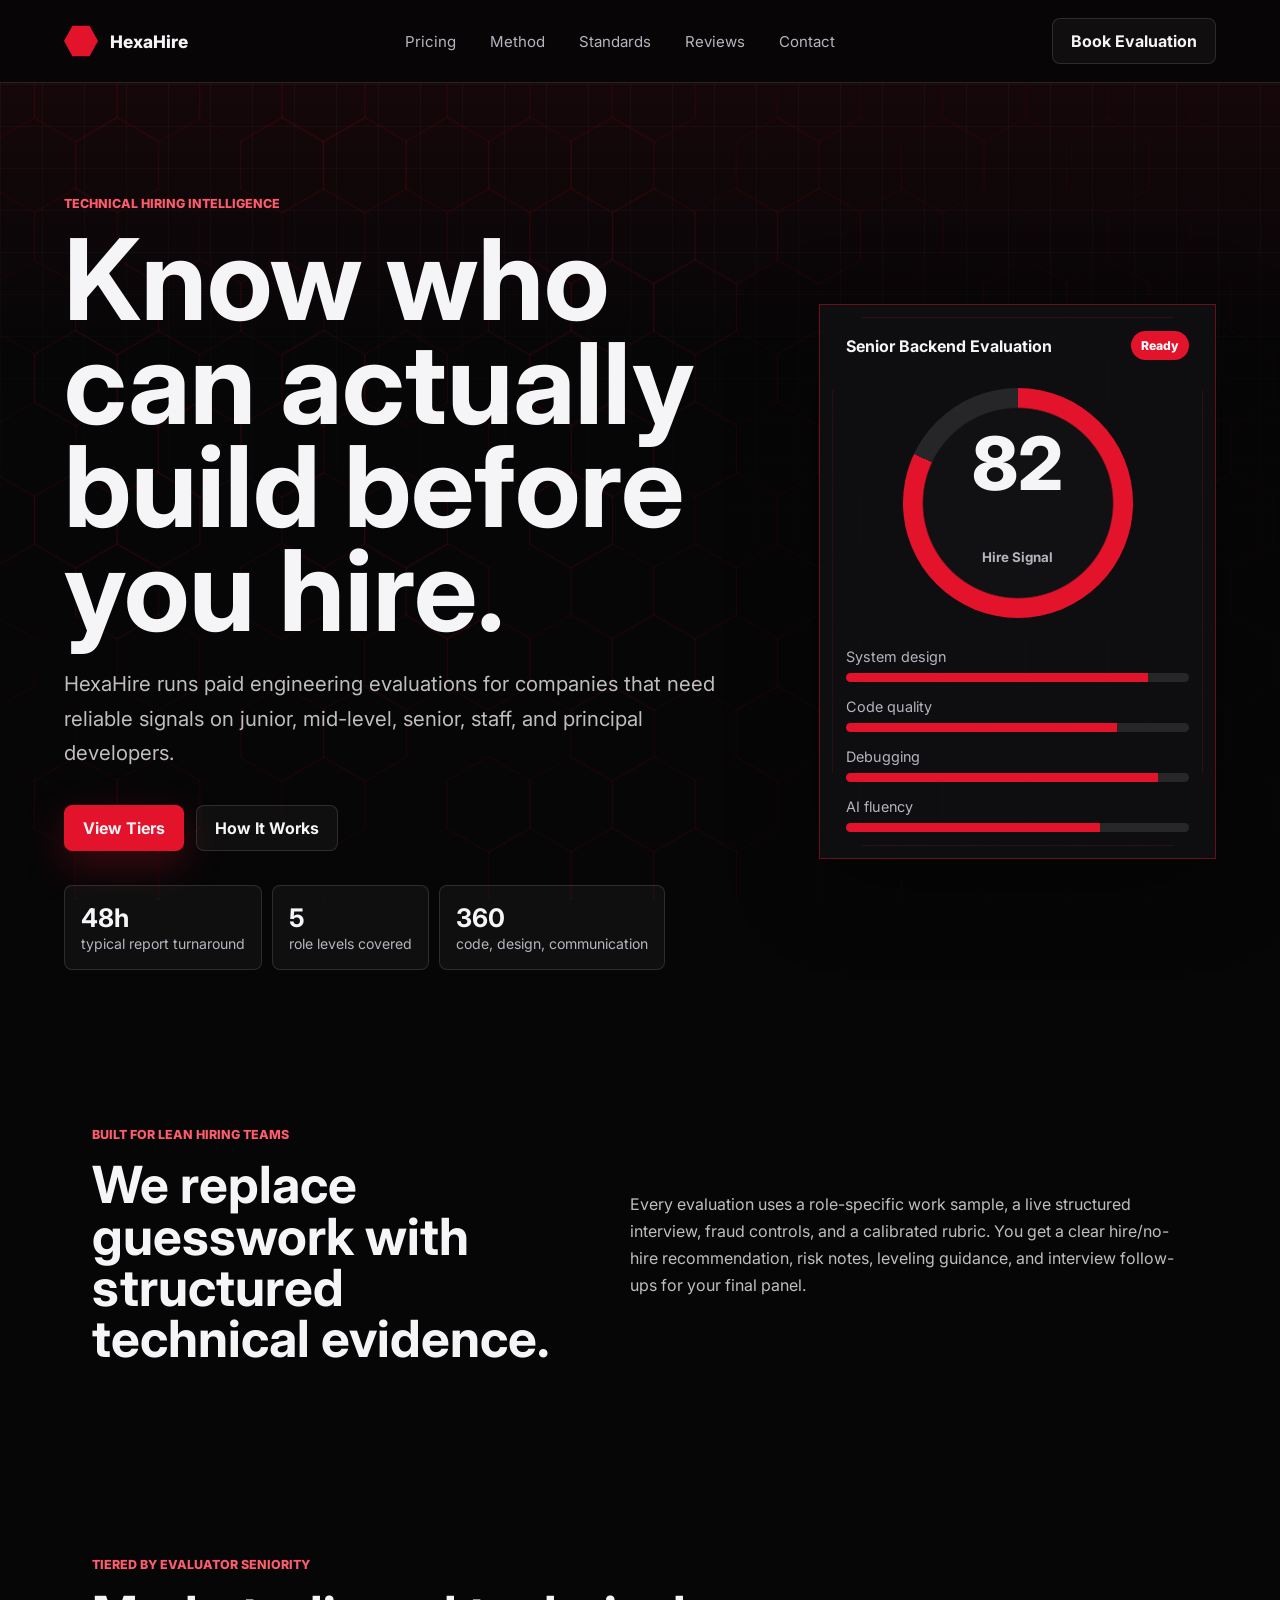
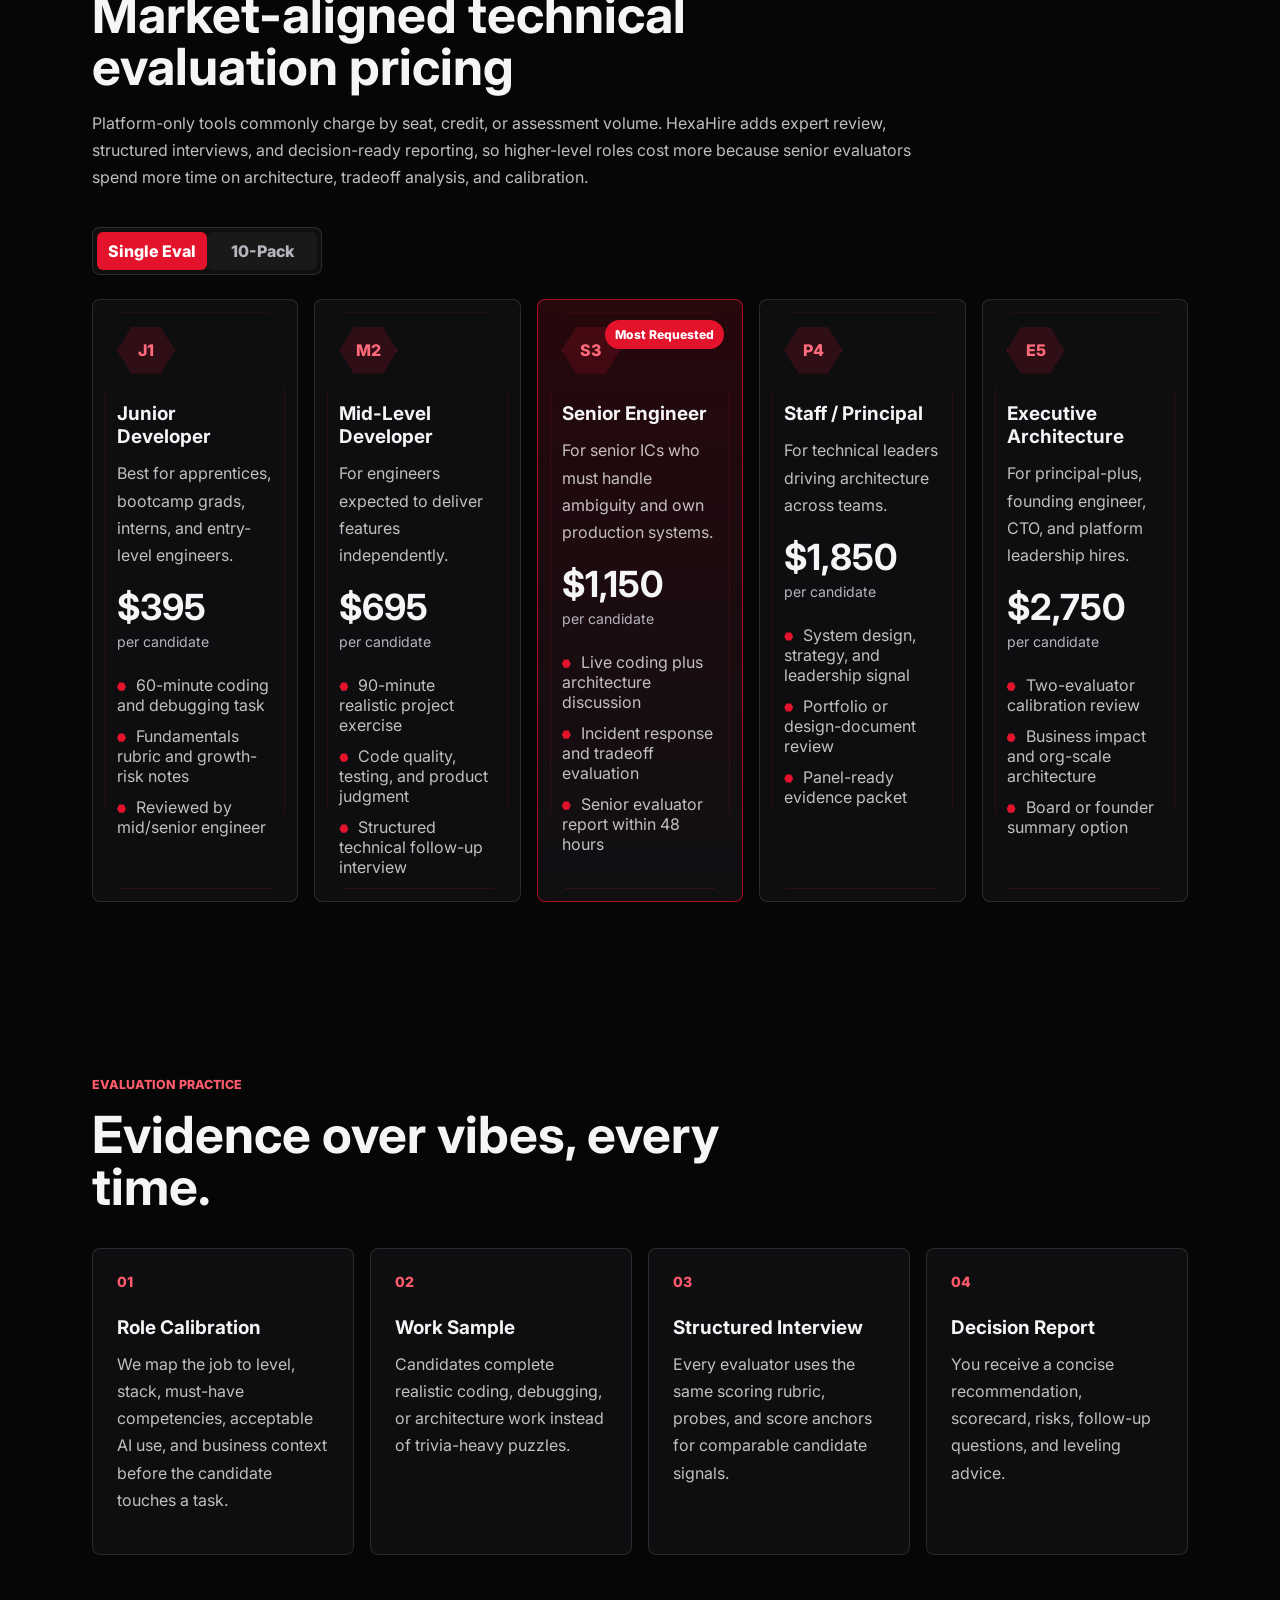
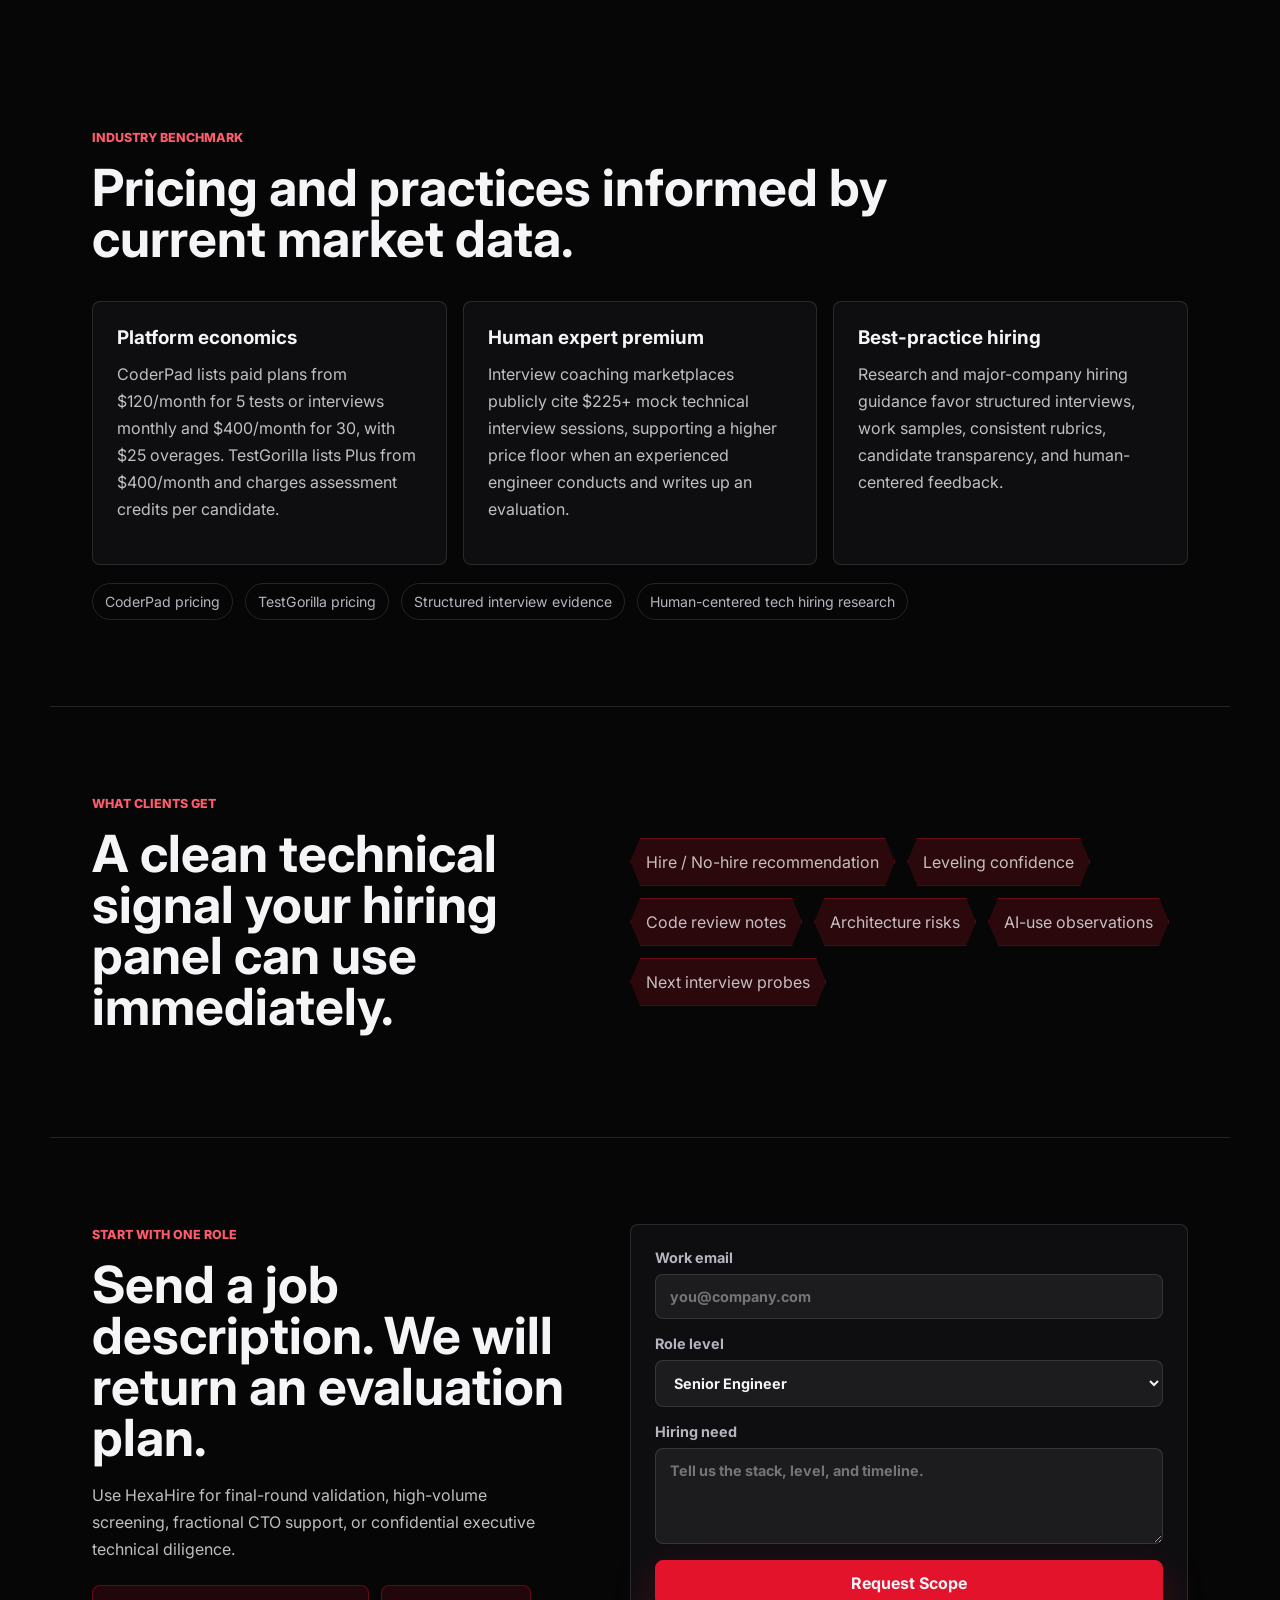
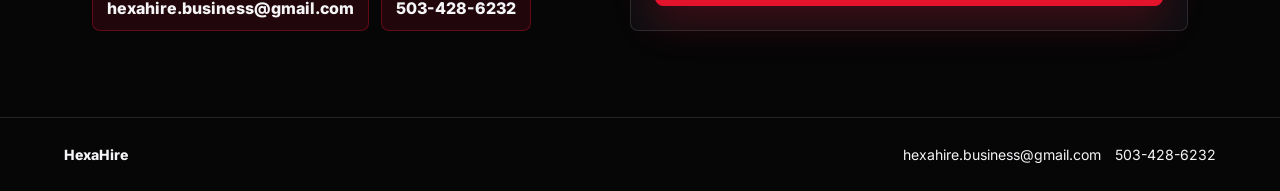
==== commit 236860dc: "-" ====
--- a/index.html
+++ b/index.html
@@ -22,6 +22,7 @@
       <a href="#pricing">Pricing</a>
       <a href="#method">Method</a>
       <a href="#standards">Standards</a>
+      <a href="reviews.html">Reviews</a>
       <a href="#contact">Contact</a>
     </nav>
     <a class="header-action" href="#contact">Book Evaluation</a>
--- a/styles.css
+++ b/styles.css
@@ -159,6 +159,15 @@
   padding: clamp(54px, 9vw, 110px) clamp(18px, 5vw, 72px) 68px;
 }
 
+.review-hero {
+  min-height: 62vh;
+  display: grid;
+  grid-template-columns: minmax(0, 1fr) minmax(280px, 0.42fr);
+  align-items: center;
+  gap: clamp(28px, 5vw, 76px);
+  padding: clamp(54px, 9vw, 110px) clamp(18px, 5vw, 72px) 56px;
+}
+
 .hero-content,
 .section {
   max-width: 1180px;
@@ -381,7 +390,9 @@
 .price-card,
 .method-step,
 .standards-grid article,
-.contact-form {
+.contact-form,
+.review-form,
+.review-summary {
   border: 1px solid var(--line);
   background: rgba(17, 17, 20, 0.82);
   border-radius: 8px;
@@ -531,6 +542,88 @@
   display: grid;
   gap: 16px;
   padding: 24px;
+}
+
+.review-section {
+  padding-top: 42px;
+}
+
+.review-summary {
+  position: relative;
+  padding: 28px;
+  overflow: hidden;
+}
+
+.review-summary::before,
+.review-form::before {
+  content: "";
+  position: absolute;
+  inset: 12px;
+  pointer-events: none;
+  border: 1px solid rgba(227, 19, 44, 0.16);
+  clip-path: polygon(8% 0, 92% 0, 100% 14%, 100% 86%, 92% 100%, 8% 100%, 0 86%, 0 14%);
+}
+
+.review-summary h2 {
+  font-size: clamp(1.8rem, 3vw, 2.7rem);
+}
+
+.review-form {
+  position: relative;
+  display: grid;
+  gap: 22px;
+  padding: 24px;
+  overflow: hidden;
+}
+
+.review-details,
+.rating-grid {
+  display: grid;
+  grid-template-columns: repeat(3, minmax(0, 1fr));
+  gap: 16px;
+}
+
+.rating-grid {
+  grid-template-columns: repeat(2, minmax(0, 1fr));
+}
+
+.rating-field {
+  grid-template-columns: minmax(0, 1fr) minmax(130px, 0.42fr) 42px;
+  align-items: center;
+  gap: 14px;
+  padding: 16px;
+  border: 1px solid rgba(255, 255, 255, 0.1);
+  border-radius: 8px;
+  background: rgba(255, 255, 255, 0.04);
+}
+
+.rating-field output {
+  display: grid;
+  place-items: center;
+  width: 42px;
+  height: 38px;
+  border: 1px solid rgba(227, 19, 44, 0.38);
+  border-radius: 8px;
+  color: var(--text);
+  background: var(--red-soft);
+  font-weight: 800;
+}
+
+input[type="range"] {
+  accent-color: var(--red);
+  padding: 0;
+}
+
+.checkbox-field {
+  grid-template-columns: 20px minmax(0, 1fr);
+  align-items: center;
+  color: var(--white-soft);
+}
+
+.checkbox-field input {
+  width: 18px;
+  height: 18px;
+  accent-color: var(--red);
 }
 
 label {
@@ -603,6 +696,7 @@
   }
 
   .hero,
+  .review-hero,
   .intro-grid,
   .contact,
   .proof {
@@ -617,6 +711,11 @@
   .signal-panel {
     max-width: 520px;
   }
+
+  .review-details,
+  .rating-grid {
+    grid-template-columns: 1fr;
+  }
 }
 
 @media (max-width: 620px) {
@@ -639,6 +738,15 @@
     min-height: auto;
   }
 
+  .rating-field {
+    grid-template-columns: 1fr 42px;
+  }
+
+  .rating-field input {
+    grid-column: 1 / -1;
+    grid-row: 2;
+  }
+
   .price-card p {
     min-height: 0;
   }
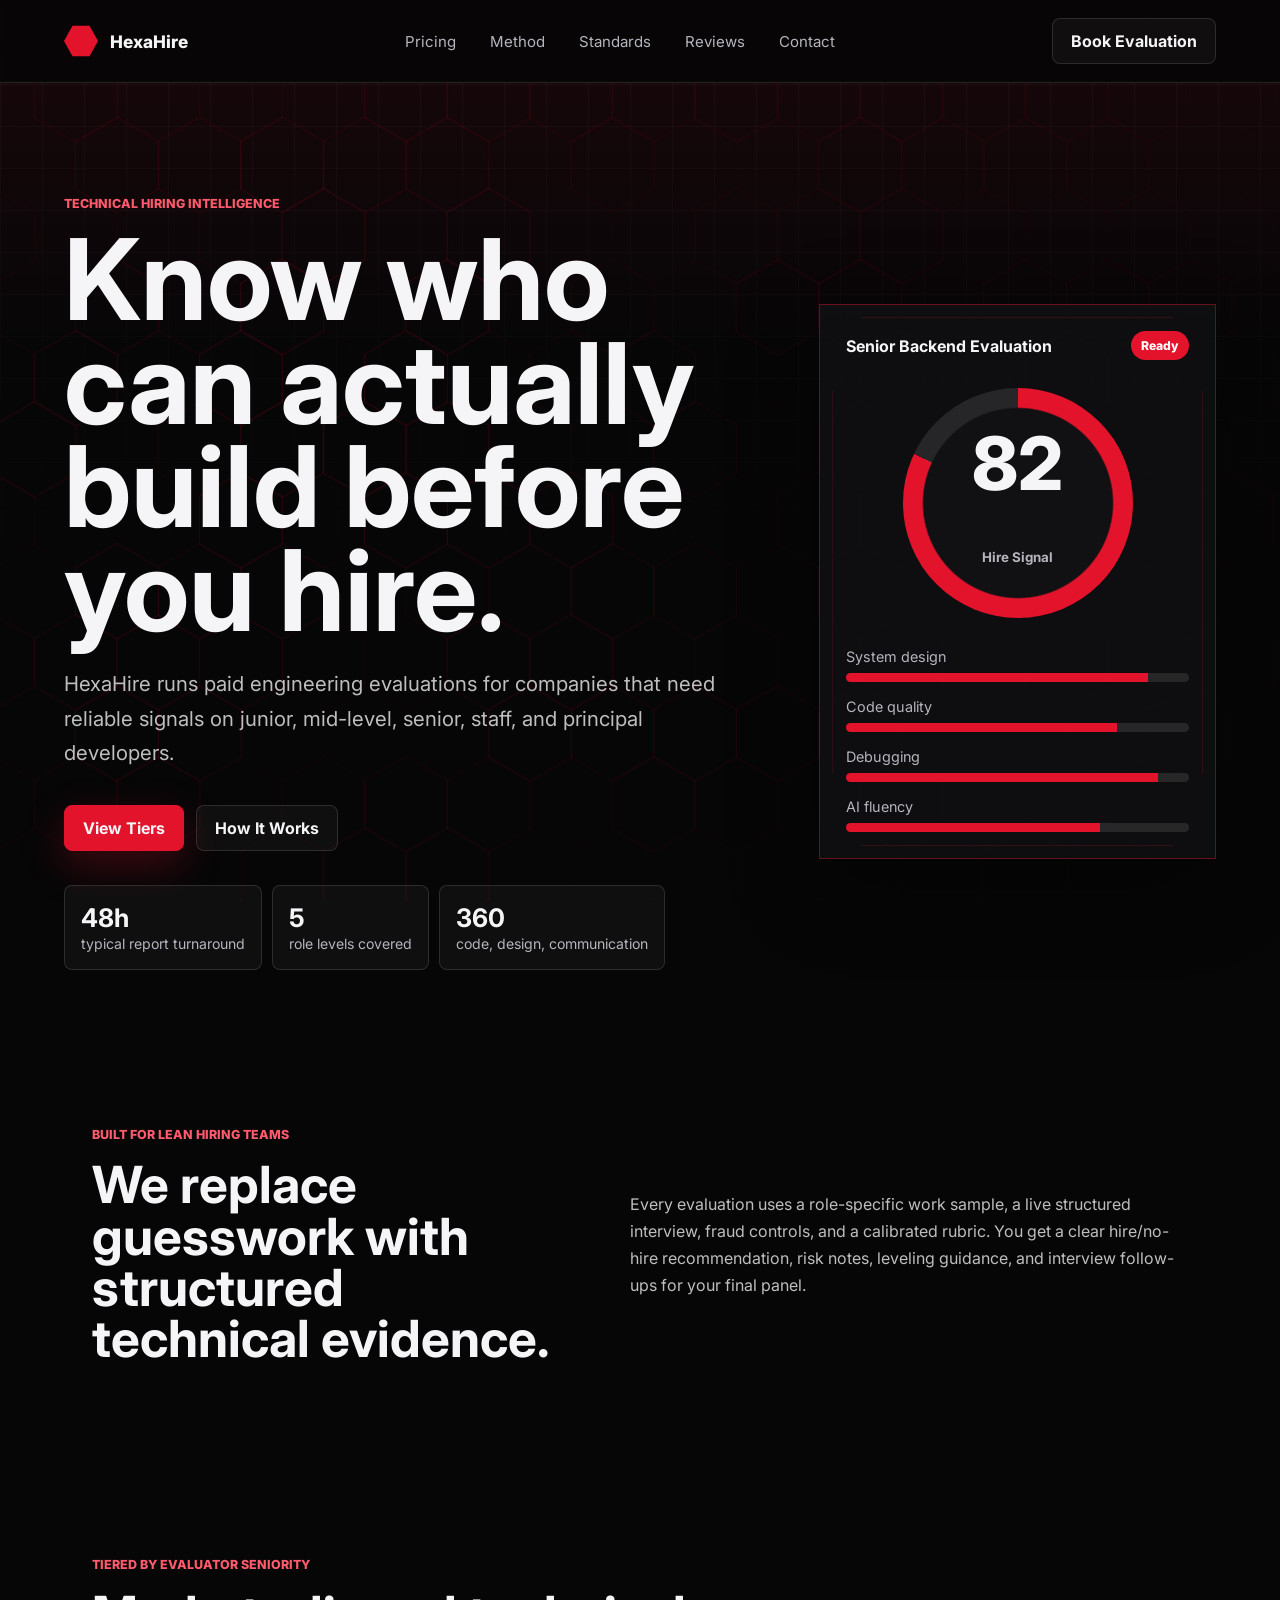
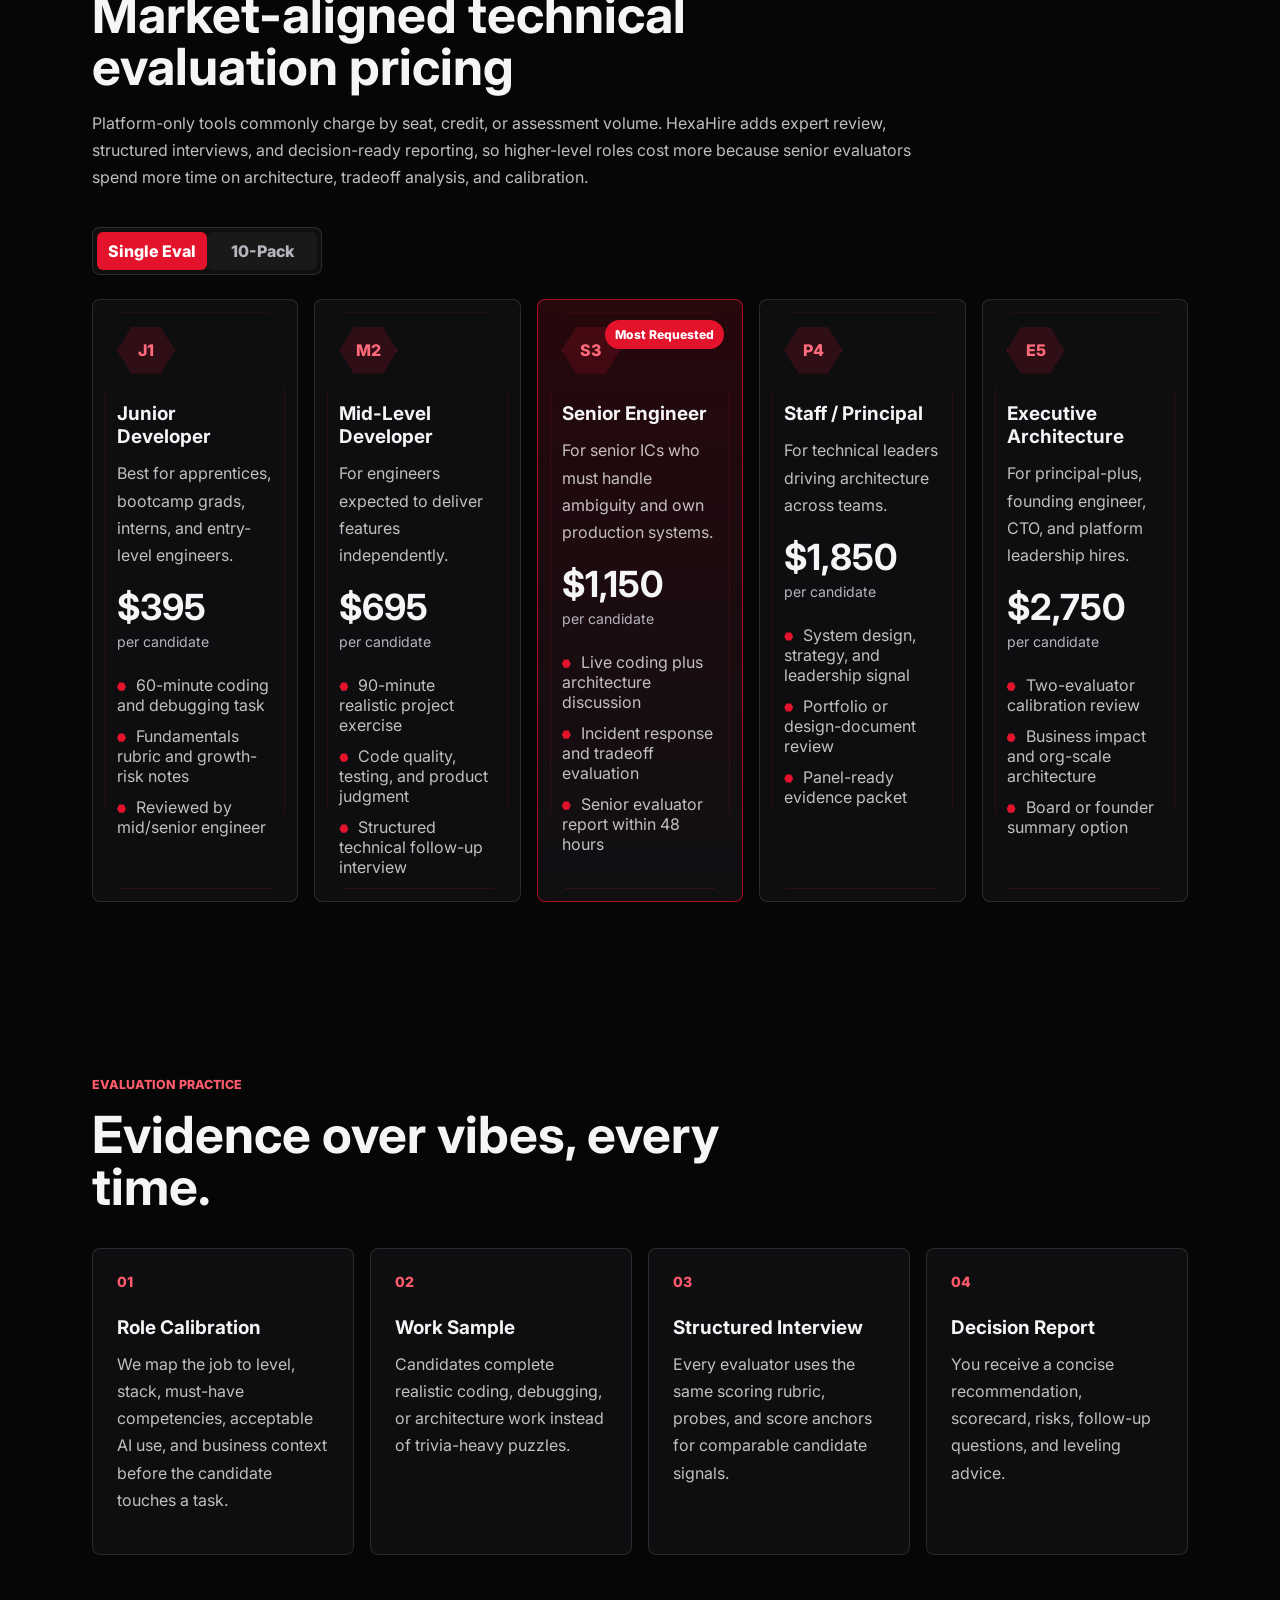
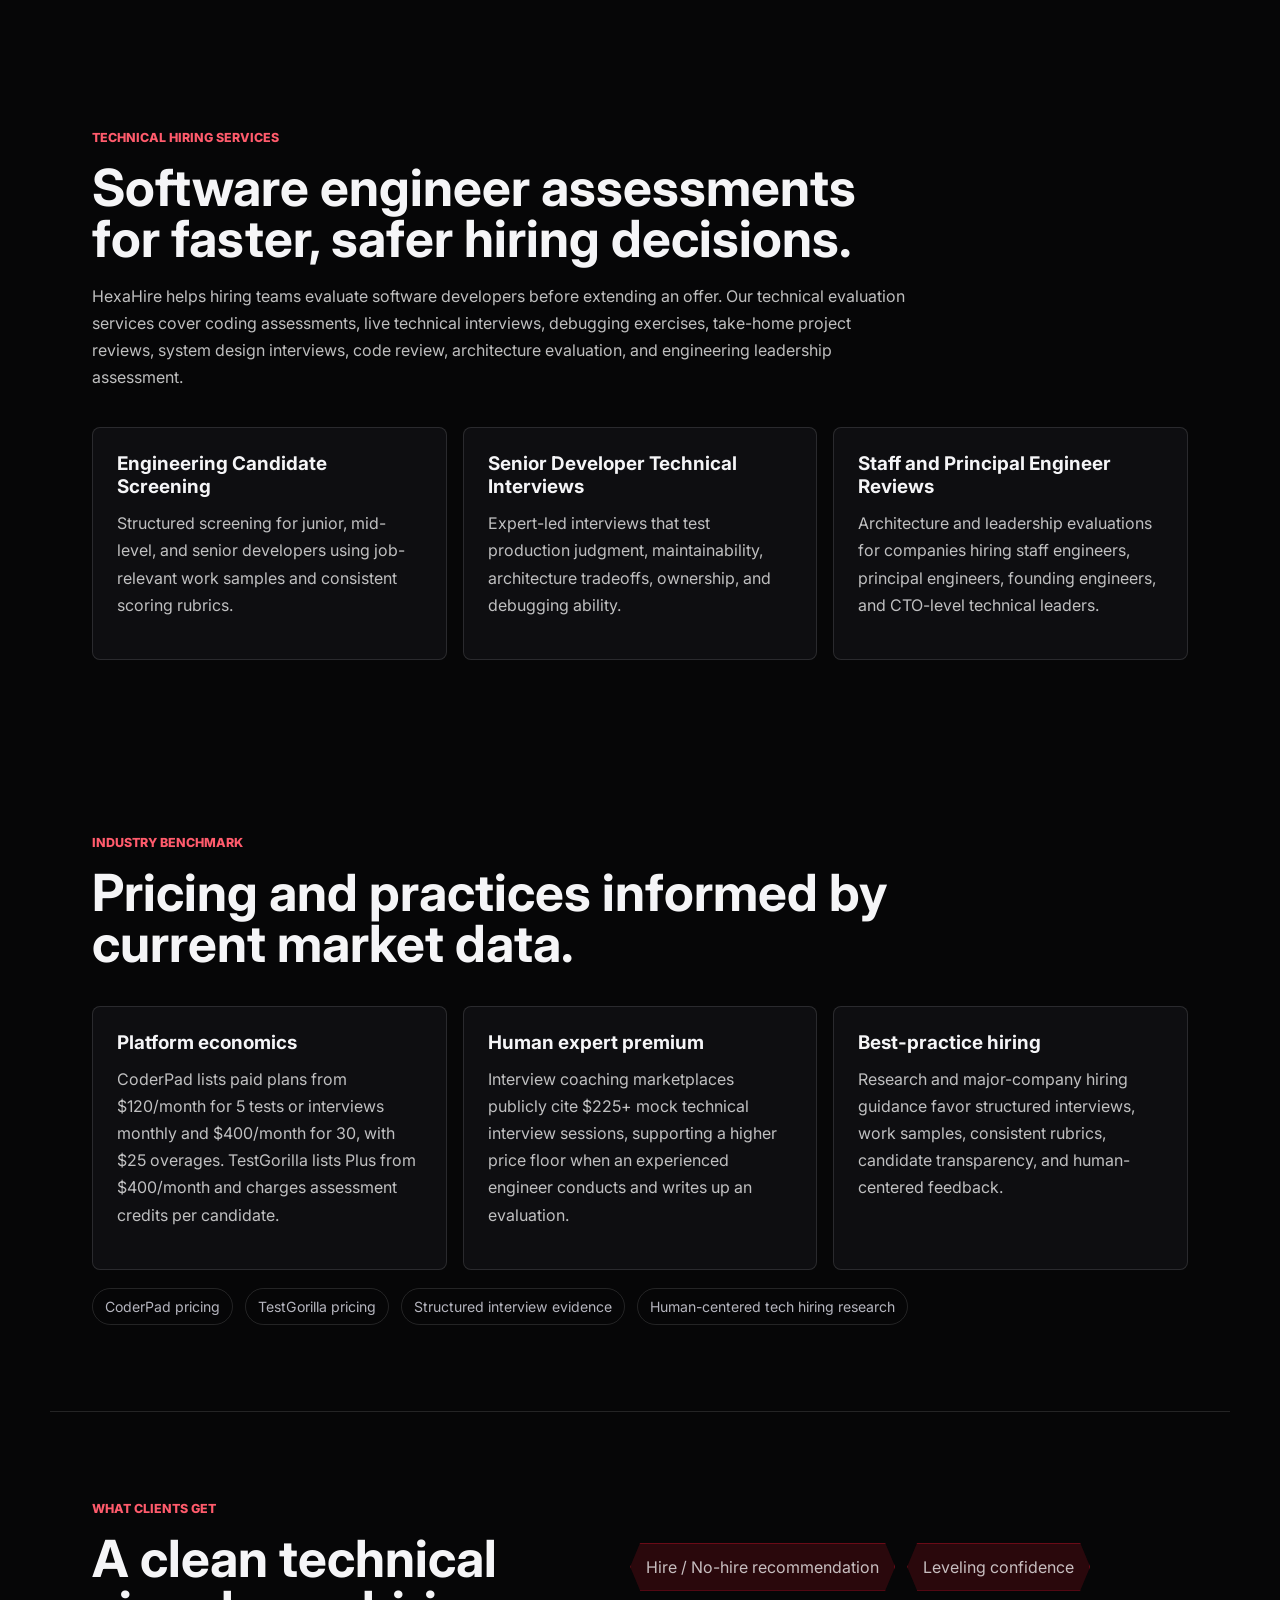
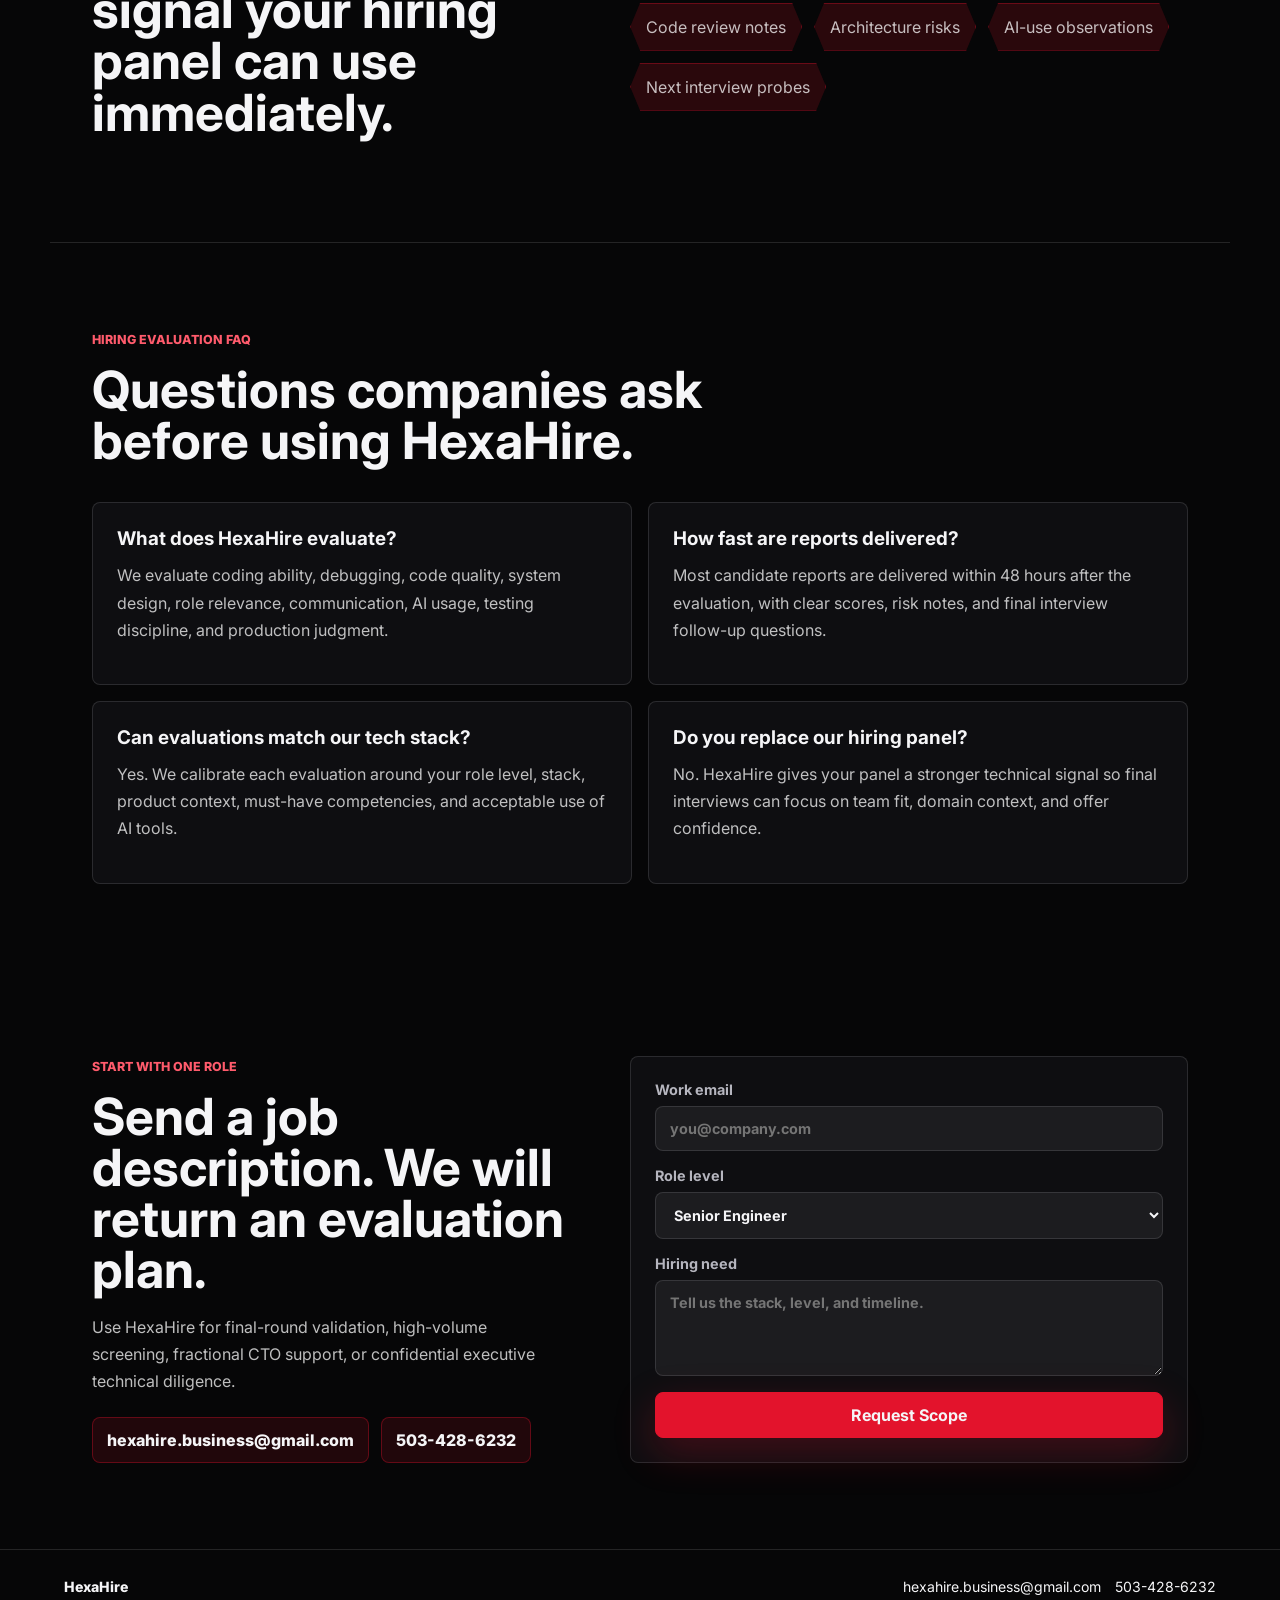
==== commit 1a804236: "----" ====
--- a/index.html
+++ b/index.html
@@ -3,12 +3,138 @@
 <head>
   <meta charset="UTF-8">
   <meta name="viewport" content="width=device-width, initial-scale=1.0">
-  <meta name="description" content="HexaHire evaluates engineering candidates with structured technical interviews, realistic coding tasks, and senior-level review.">
-  <title>HexaHire | Technical Evaluations for Engineering Teams</title>
+  <meta name="description" content="HexaHire provides paid technical evaluations for companies hiring software engineers, with structured coding interviews, work samples, senior review, and decision-ready reports.">
+  <meta name="robots" content="index, follow">
+  <meta name="theme-color" content="#060607">
+  <meta property="og:type" content="website">
+  <meta property="og:site_name" content="HexaHire">
+  <meta property="og:title" content="HexaHire | Technical Evaluations for Software Engineering Hiring">
+  <meta property="og:description" content="Structured technical interviews, coding assessments, system design reviews, and senior engineering evaluation reports for hiring teams.">
+  <meta property="og:url" content="https://hexahire.xyz/">
+  <meta name="twitter:card" content="summary">
+  <meta name="twitter:title" content="HexaHire | Technical Evaluations for Software Engineering Hiring">
+  <meta name="twitter:description" content="Role-specific technical evaluations for companies hiring junior, mid-level, senior, staff, and principal software engineers.">
+  <link rel="canonical" href="https://hexahire.xyz/">
+  <link rel="icon" href="/favicon.svg" type="image/svg+xml">
+  <link rel="manifest" href="/site.webmanifest">
+  <title>Technical Evaluations for Software Engineering Hiring | HexaHire</title>
   <link rel="preconnect" href="https://fonts.googleapis.com">
   <link rel="preconnect" href="https://fonts.gstatic.com" crossorigin>
   <link href="https://fonts.googleapis.com/css2?family=Inter:wght@400;500;600;700;800&display=swap" rel="stylesheet">
   <link rel="stylesheet" href="styles.css">
+  <script type="application/ld+json">
+  {
+    "@context": "https://schema.org",
+    "@graph": [
+      {
+        "@type": "Organization",
+        "@id": "https://hexahire.xyz/#organization",
+        "name": "HexaHire",
+        "url": "https://hexahire.xyz/",
+        "email": "hexahire.business@gmail.com",
+        "telephone": "+15034286232",
+        "description": "HexaHire provides structured technical evaluations for companies hiring software engineers.",
+        "contactPoint": {
+          "@type": "ContactPoint",
+          "contactType": "sales",
+          "email": "hexahire.business@gmail.com",
+          "telephone": "+15034286232",
+          "areaServed": "US",
+          "availableLanguage": "English"
+        }
+      },
+      {
+        "@type": "WebSite",
+        "@id": "https://hexahire.xyz/#website",
+        "url": "https://hexahire.xyz/",
+        "name": "HexaHire",
+        "publisher": {
+          "@id": "https://hexahire.xyz/#organization"
+        }
+      },
+      {
+        "@type": "ProfessionalService",
+        "@id": "https://hexahire.xyz/#service",
+        "name": "Technical Hiring Evaluation Services",
+        "url": "https://hexahire.xyz/",
+        "email": "hexahire.business@gmail.com",
+        "telephone": "+15034286232",
+        "priceRange": "$395-$2750",
+        "areaServed": "US",
+        "description": "Paid technical evaluations for engineering candidates, including coding assessments, structured interviews, system design reviews, and hiring reports.",
+        "provider": {
+          "@id": "https://hexahire.xyz/#organization"
+        },
+        "hasOfferCatalog": {
+          "@type": "OfferCatalog",
+          "name": "Technical Evaluation Tiers",
+          "itemListElement": [
+            {
+              "@type": "Offer",
+              "name": "Junior Developer Evaluation",
+              "price": "395",
+              "priceCurrency": "USD"
+            },
+            {
+              "@type": "Offer",
+              "name": "Mid-Level Developer Evaluation",
+              "price": "695",
+              "priceCurrency": "USD"
+            },
+            {
+              "@type": "Offer",
+              "name": "Senior Engineer Evaluation",
+              "price": "1150",
+              "priceCurrency": "USD"
+            },
+            {
+              "@type": "Offer",
+              "name": "Staff or Principal Engineer Evaluation",
+              "price": "1850",
+              "priceCurrency": "USD"
+            },
+            {
+              "@type": "Offer",
+              "name": "Executive Architecture Evaluation",
+              "price": "2750",
+              "priceCurrency": "USD"
+            }
+          ]
+        }
+      },
+      {
+        "@type": "FAQPage",
+        "@id": "https://hexahire.xyz/#faq",
+        "mainEntity": [
+          {
+            "@type": "Question",
+            "name": "What does HexaHire evaluate?",
+            "acceptedAnswer": {
+              "@type": "Answer",
+              "text": "HexaHire evaluates software engineering candidates across coding ability, debugging, system design, communication, role fit, AI fluency, and production judgment."
+            }
+          },
+          {
+            "@type": "Question",
+            "name": "How much does a technical evaluation cost?",
+            "acceptedAnswer": {
+              "@type": "Answer",
+              "text": "Single technical evaluations range from $395 for junior developers to $2,750 for executive architecture and principal-plus technical leadership reviews."
+            }
+          },
+          {
+            "@type": "Question",
+            "name": "Who is HexaHire for?",
+            "acceptedAnswer": {
+              "@type": "Answer",
+              "text": "HexaHire is for companies that need structured, expert-led technical evaluations before hiring software engineers, technical leads, staff engineers, principal engineers, or CTO-level candidates."
+            }
+          }
+        ]
+      }
+    ]
+  }
+  </script>
 </head>
 <body>
   <canvas id="hexCanvas" aria-hidden="true"></canvas>
@@ -195,6 +321,30 @@
       </div>
     </section>
 
+    <section class="section seo-services" id="services">
+      <div class="section-heading">
+        <p class="eyebrow">Technical hiring services</p>
+        <h2>Software engineer assessments for faster, safer hiring decisions.</h2>
+        <p>
+          HexaHire helps hiring teams evaluate software developers before extending an offer. Our technical evaluation services cover coding assessments, live technical interviews, debugging exercises, take-home project reviews, system design interviews, code review, architecture evaluation, and engineering leadership assessment.
+        </p>
+      </div>
+      <div class="service-keyword-grid">
+        <article>
+          <h3>Engineering Candidate Screening</h3>
+          <p>Structured screening for junior, mid-level, and senior developers using job-relevant work samples and consistent scoring rubrics.</p>
+        </article>
+        <article>
+          <h3>Senior Developer Technical Interviews</h3>
+          <p>Expert-led interviews that test production judgment, maintainability, architecture tradeoffs, ownership, and debugging ability.</p>
+        </article>
+        <article>
+          <h3>Staff and Principal Engineer Reviews</h3>
+          <p>Architecture and leadership evaluations for companies hiring staff engineers, principal engineers, founding engineers, and CTO-level technical leaders.</p>
+        </article>
+      </div>
+    </section>
+
     <section class="section standards" id="standards">
       <div class="section-heading">
         <p class="eyebrow">Industry benchmark</p>
@@ -234,6 +384,31 @@
         <span>Architecture risks</span>
         <span>AI-use observations</span>
         <span>Next interview probes</span>
+      </div>
+    </section>
+
+    <section class="section faq-section" id="faq">
+      <div class="section-heading compact">
+        <p class="eyebrow">Hiring evaluation FAQ</p>
+        <h2>Questions companies ask before using HexaHire.</h2>
+      </div>
+      <div class="faq-grid">
+        <article>
+          <h3>What does HexaHire evaluate?</h3>
+          <p>We evaluate coding ability, debugging, code quality, system design, role relevance, communication, AI usage, testing discipline, and production judgment.</p>
+        </article>
+        <article>
+          <h3>How fast are reports delivered?</h3>
+          <p>Most candidate reports are delivered within 48 hours after the evaluation, with clear scores, risk notes, and final interview follow-up questions.</p>
+        </article>
+        <article>
+          <h3>Can evaluations match our tech stack?</h3>
+          <p>Yes. We calibrate each evaluation around your role level, stack, product context, must-have competencies, and acceptable use of AI tools.</p>
+        </article>
+        <article>
+          <h3>Do you replace our hiring panel?</h3>
+          <p>No. HexaHire gives your panel a stronger technical signal so final interviews can focus on team fit, domain context, and offer confidence.</p>
+        </article>
       </div>
     </section>
 
--- a/styles.css
+++ b/styles.css
@@ -390,6 +390,8 @@
 .price-card,
 .method-step,
 .standards-grid article,
+.service-keyword-grid article,
+.faq-grid article,
 .contact-form,
 .review-form,
 .review-summary {
@@ -482,6 +484,22 @@
 
 .standards-grid {
   grid-template-columns: repeat(3, minmax(0, 1fr));
+}
+
+.service-keyword-grid,
+.faq-grid {
+  display: grid;
+  grid-template-columns: repeat(3, minmax(0, 1fr));
+  gap: 16px;
+}
+
+.service-keyword-grid article,
+.faq-grid article {
+  padding: 24px;
+}
+
+.faq-grid {
+  grid-template-columns: repeat(2, minmax(0, 1fr));
 }
 
 .source-list {
@@ -681,6 +699,11 @@
   .standards-grid {
     grid-template-columns: 1fr;
   }
+
+  .service-keyword-grid,
+  .faq-grid {
+    grid-template-columns: 1fr;
+  }
 }
 
 @media (max-width: 860px) {
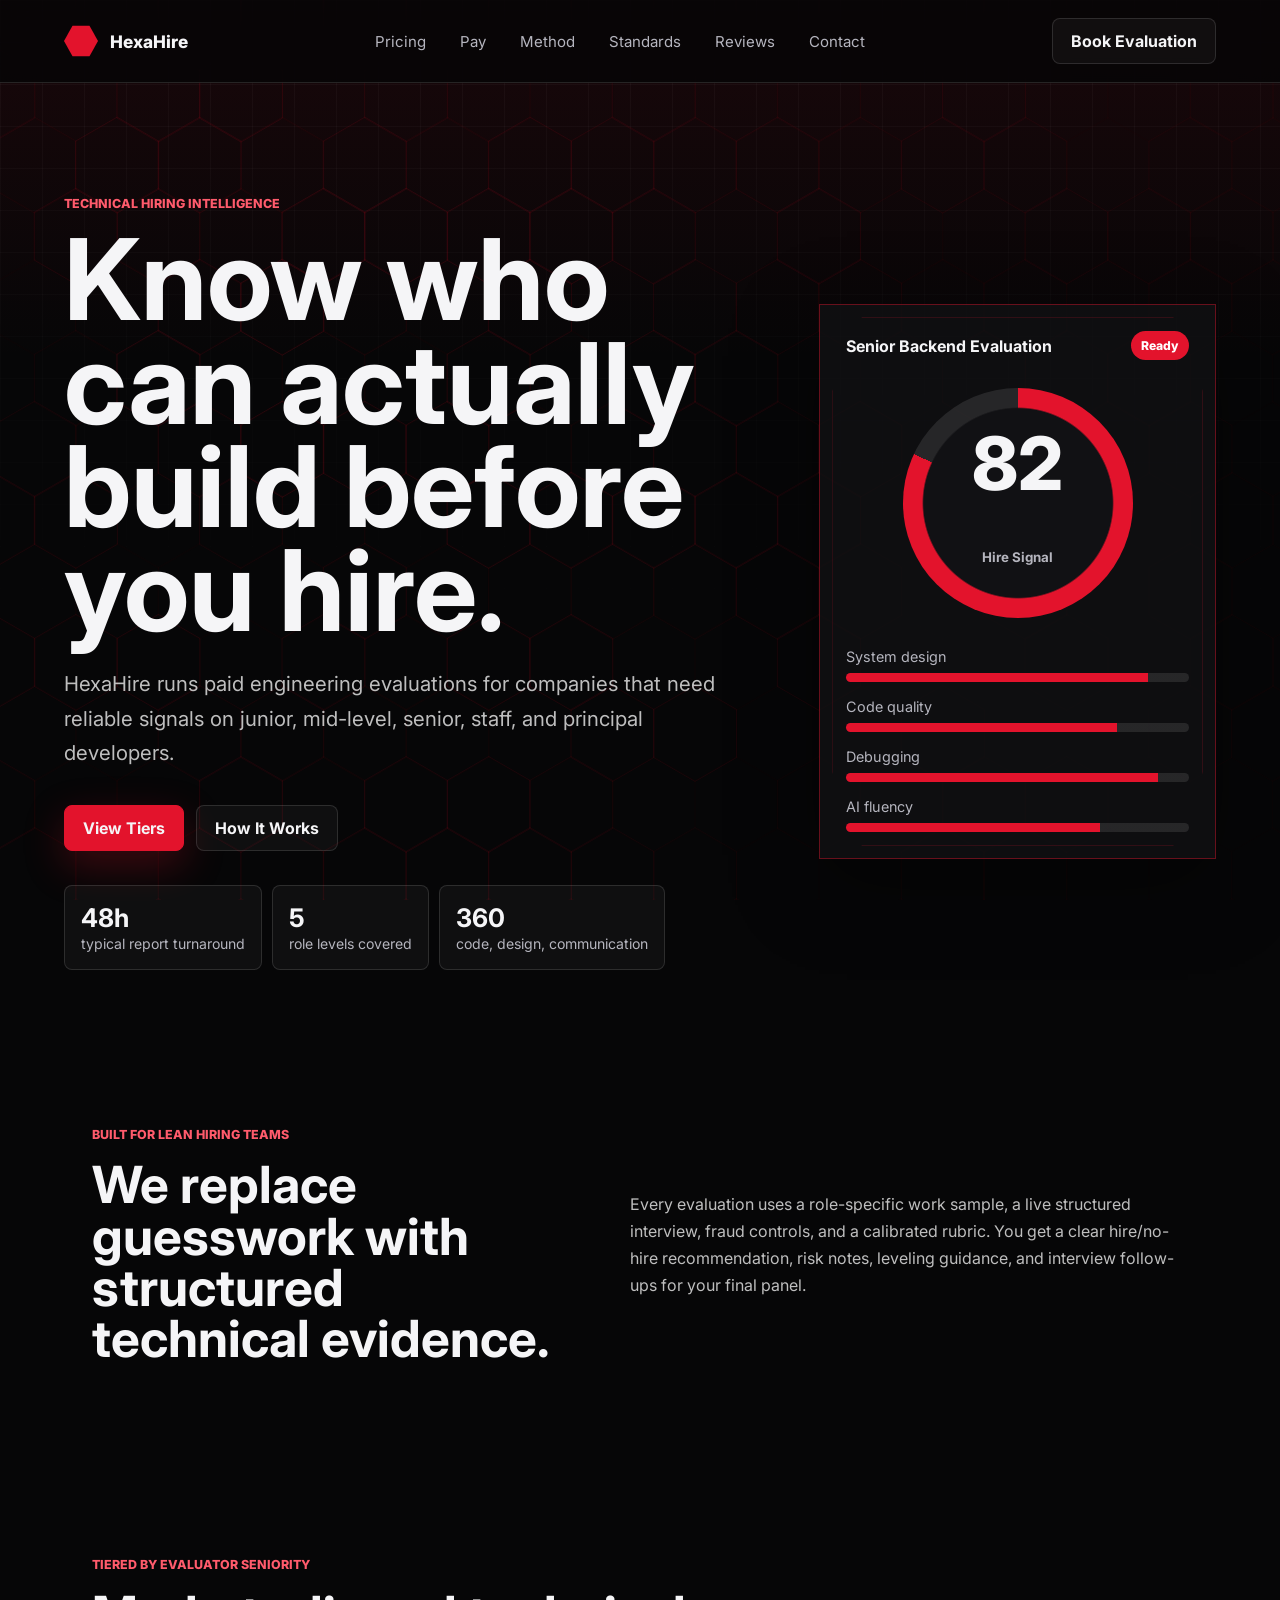
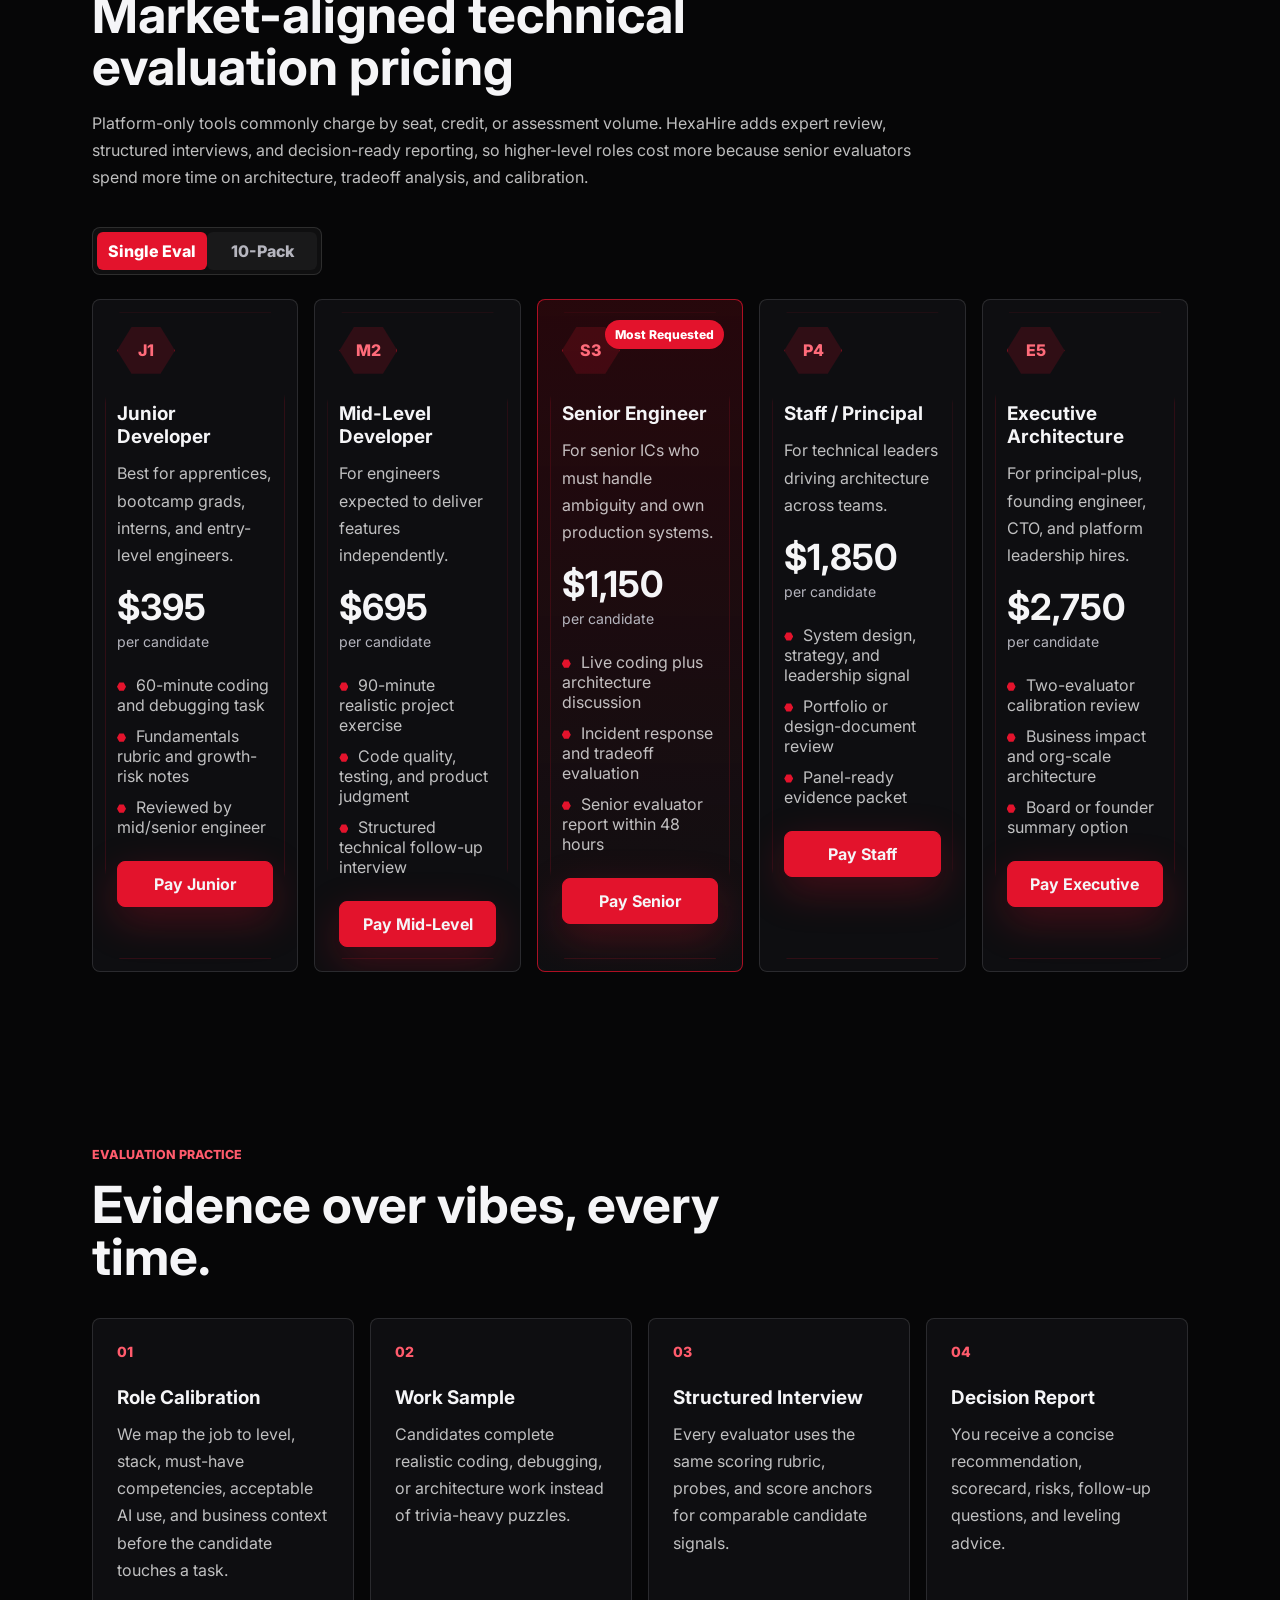
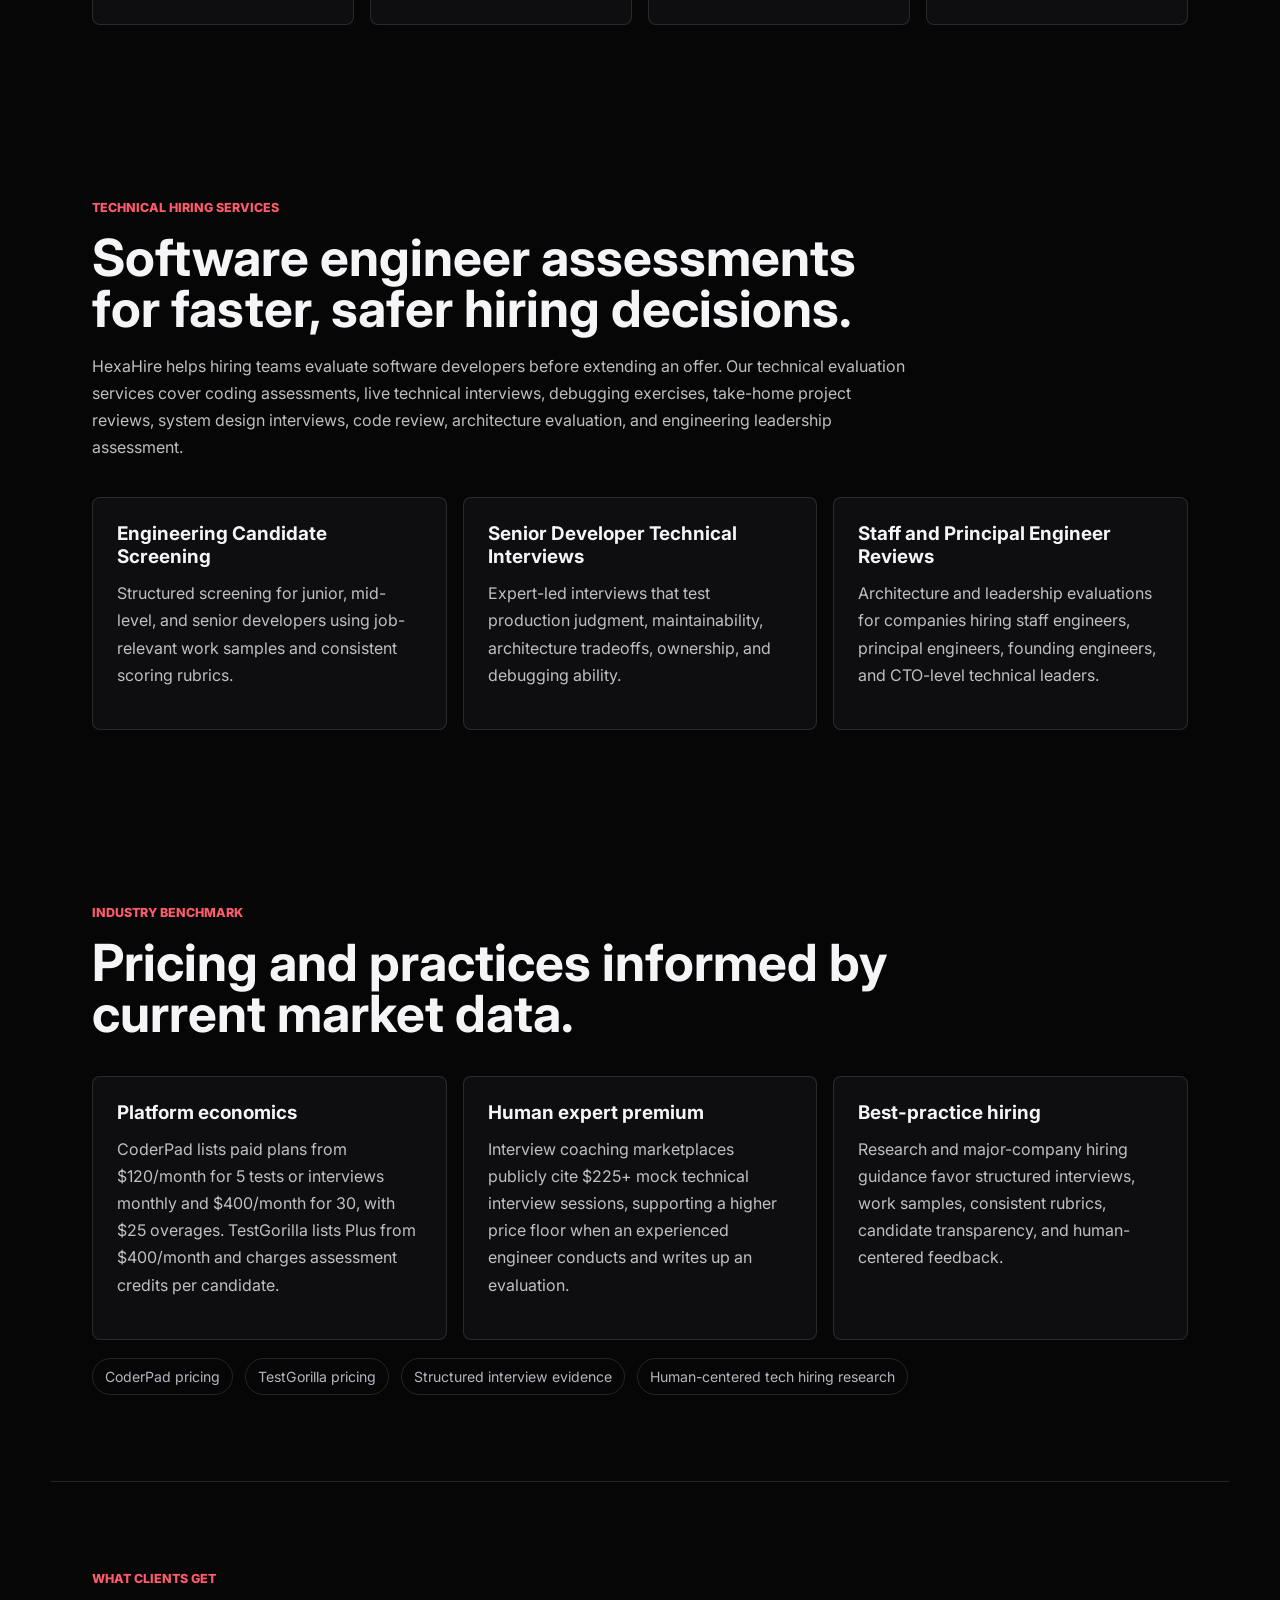
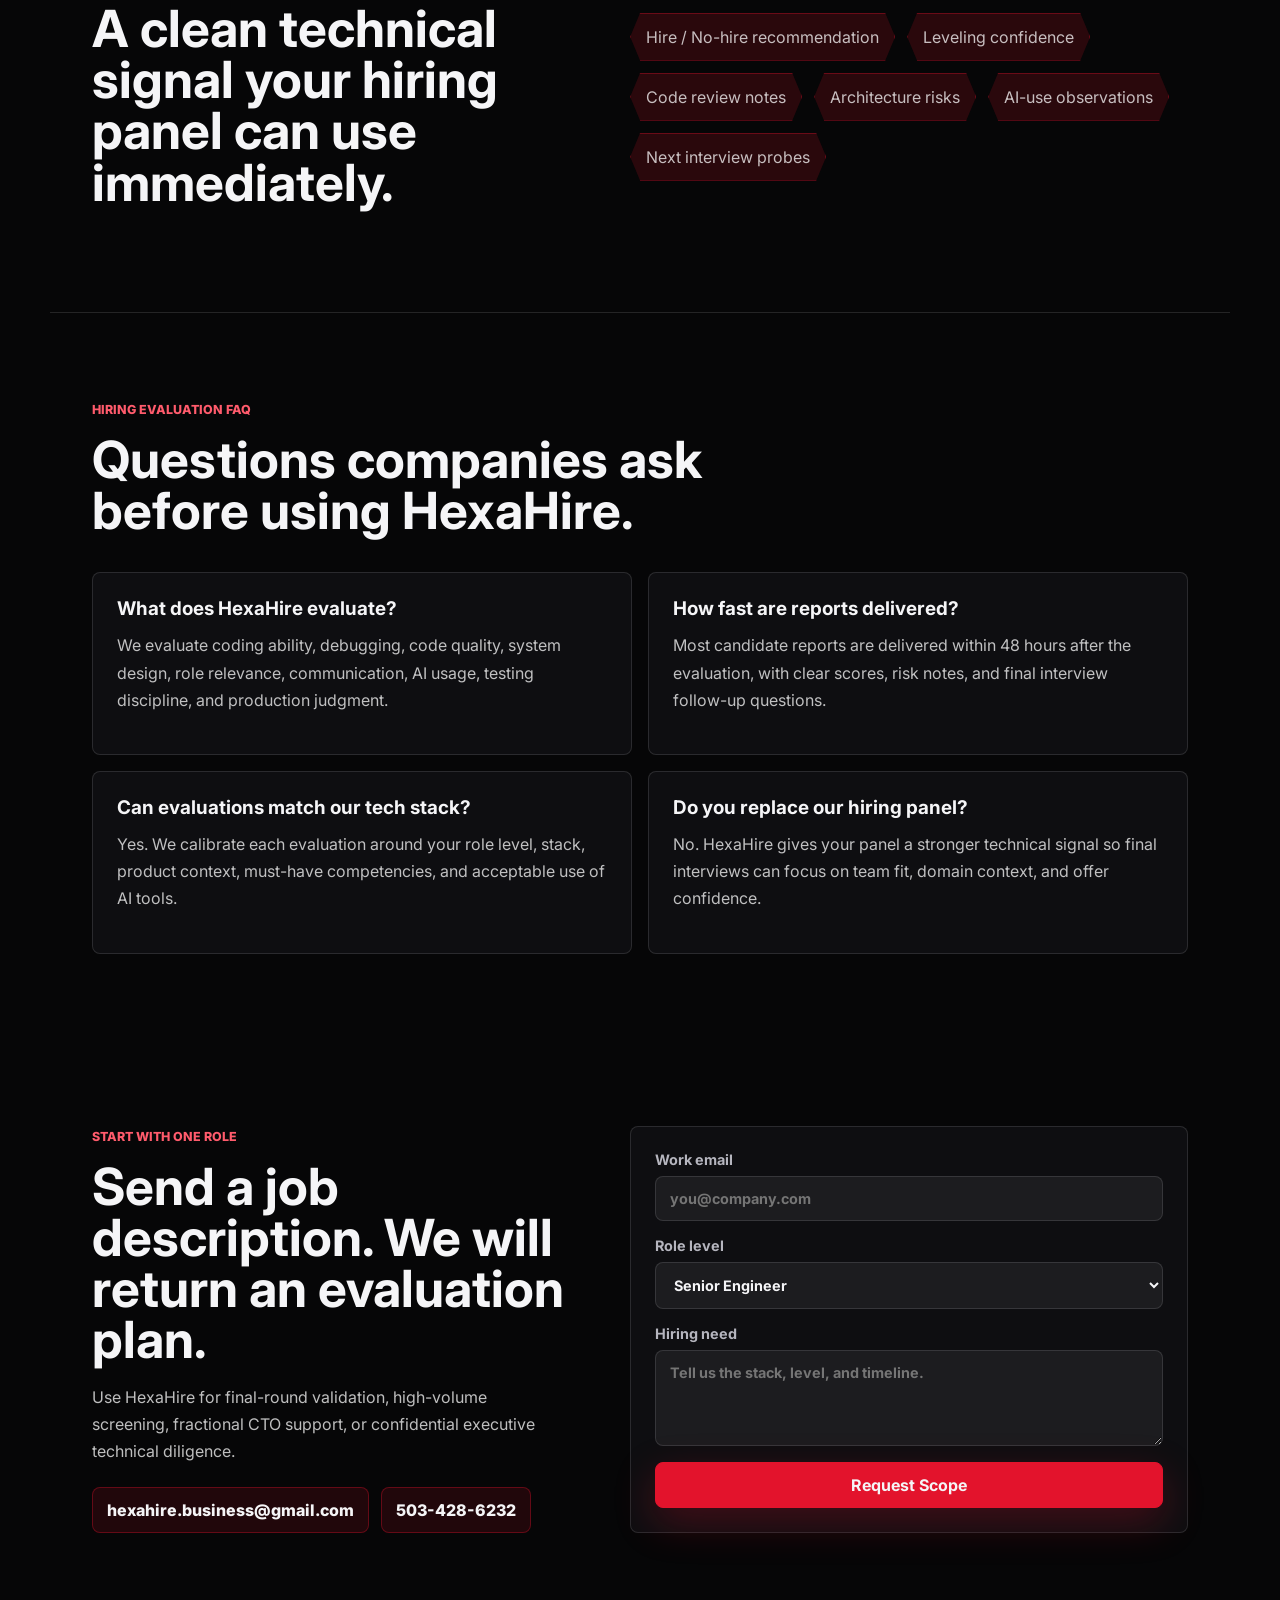
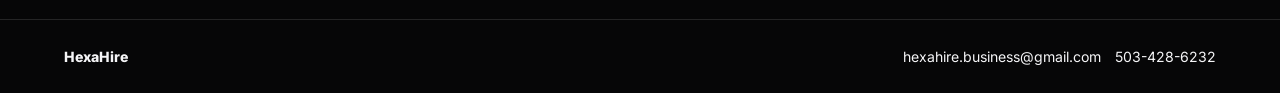
==== commit 92ec3e04: "------" ====
--- a/index.html
+++ b/index.html
@@ -60,6 +60,7 @@
         "email": "hexahire.business@gmail.com",
         "telephone": "+15034286232",
         "priceRange": "$395-$2750",
+        "paymentAccepted": "ACH, Credit Card, Debit Card",
         "areaServed": "US",
         "description": "Paid technical evaluations for engineering candidates, including coding assessments, structured interviews, system design reviews, and hiring reports.",
         "provider": {
@@ -146,6 +147,7 @@
     </a>
     <nav class="nav-links" aria-label="Primary navigation">
       <a href="#pricing">Pricing</a>
+      <a href="payments.html">Pay</a>
       <a href="#method">Method</a>
       <a href="#standards">Standards</a>
       <a href="reviews.html">Reviews</a>
@@ -235,6 +237,7 @@
             <li>Fundamentals rubric and growth-risk notes</li>
             <li>Reviewed by mid/senior engineer</li>
           </ul>
+          <a class="button primary price-action" href="payments.html#junior">Pay Junior</a>
         </article>
 
         <article class="price-card">
@@ -248,6 +251,7 @@
             <li>Code quality, testing, and product judgment</li>
             <li>Structured technical follow-up interview</li>
           </ul>
+          <a class="button primary price-action" href="payments.html#mid">Pay Mid-Level</a>
         </article>
 
         <article class="price-card featured">
@@ -262,6 +266,7 @@
             <li>Incident response and tradeoff evaluation</li>
             <li>Senior evaluator report within 48 hours</li>
           </ul>
+          <a class="button primary price-action" href="payments.html#senior">Pay Senior</a>
         </article>
 
         <article class="price-card">
@@ -275,6 +280,7 @@
             <li>Portfolio or design-document review</li>
             <li>Panel-ready evidence packet</li>
           </ul>
+          <a class="button primary price-action" href="payments.html#staff">Pay Staff</a>
         </article>
 
         <article class="price-card">
@@ -288,6 +294,7 @@
             <li>Business impact and org-scale architecture</li>
             <li>Board or founder summary option</li>
           </ul>
+          <a class="button primary price-action" href="payments.html#executive">Pay Executive</a>
         </article>
       </div>
     </section>
--- a/styles.css
+++ b/styles.css
@@ -388,6 +388,7 @@
 }
 
 .price-card,
+.payment-card,
 .method-step,
 .standards-grid article,
 .service-keyword-grid article,
@@ -463,6 +464,41 @@
   clip-path: polygon(25% 5%, 75% 5%, 100% 50%, 75% 95%, 25% 95%, 0 50%);
 }
 
+.price-action {
+  width: 100%;
+  margin-top: 24px;
+}
+
+.payment-grid {
+  display: grid;
+  grid-template-columns: repeat(5, minmax(0, 1fr));
+  gap: 16px;
+}
+
+.payment-card {
+  padding: 24px;
+}
+
+.payment-card.featured {
+  border-color: rgba(227, 19, 44, 0.72);
+  background: linear-gradient(180deg, rgba(227, 19, 44, 0.15), rgba(17, 17, 20, 0.9));
+}
+
+.payment-card strong {
+  display: block;
+  margin-bottom: 14px;
+  font-size: 2rem;
+}
+
+.payment-card .button {
+  width: 100%;
+  margin-top: 10px;
+}
+
+.payment-summary {
+  border-color: rgba(227, 19, 44, 0.5);
+}
+
 .method-grid,
 .standards-grid {
   display: grid;
@@ -692,6 +728,7 @@
 
 @media (max-width: 1120px) {
   .pricing-grid,
+  .payment-grid,
   .method-grid {
     grid-template-columns: repeat(2, minmax(0, 1fr));
   }
@@ -753,6 +790,7 @@
   }
 
   .pricing-grid,
+  .payment-grid,
   .method-grid {
     grid-template-columns: 1fr;
   }
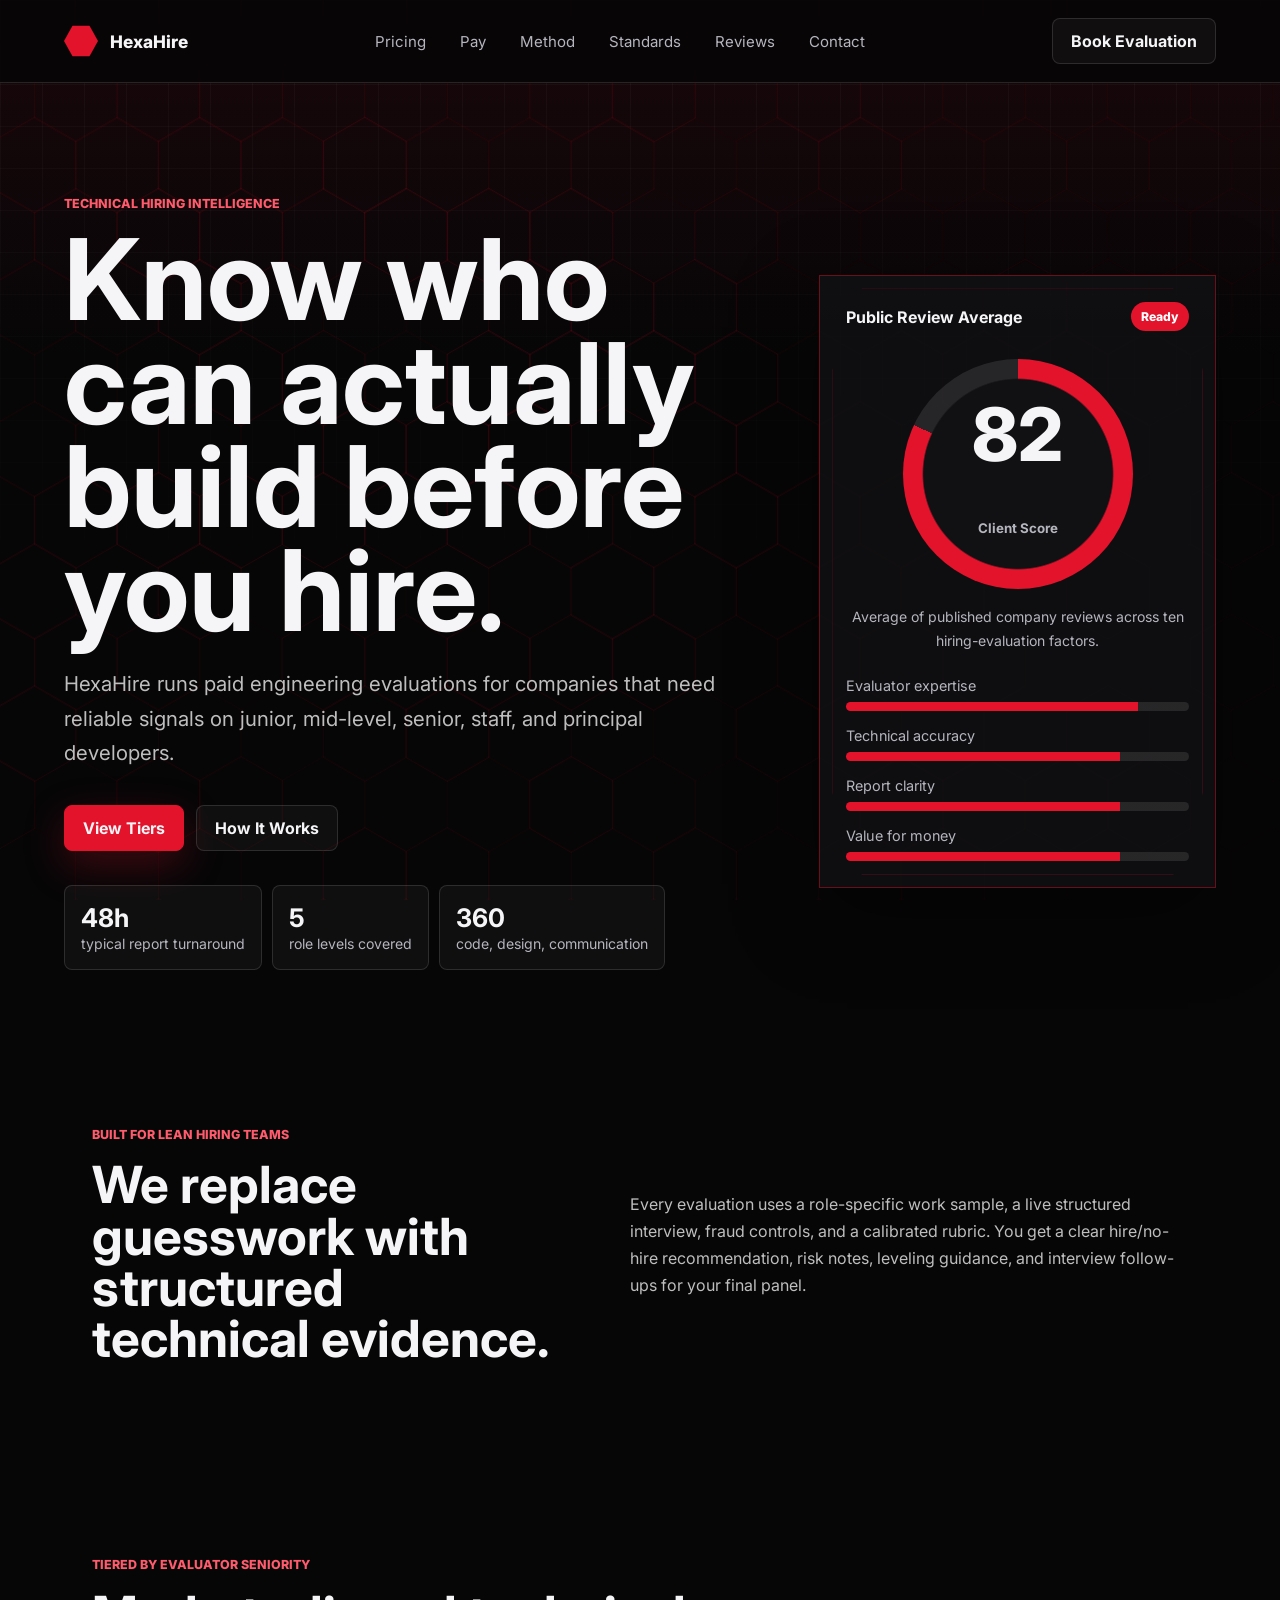
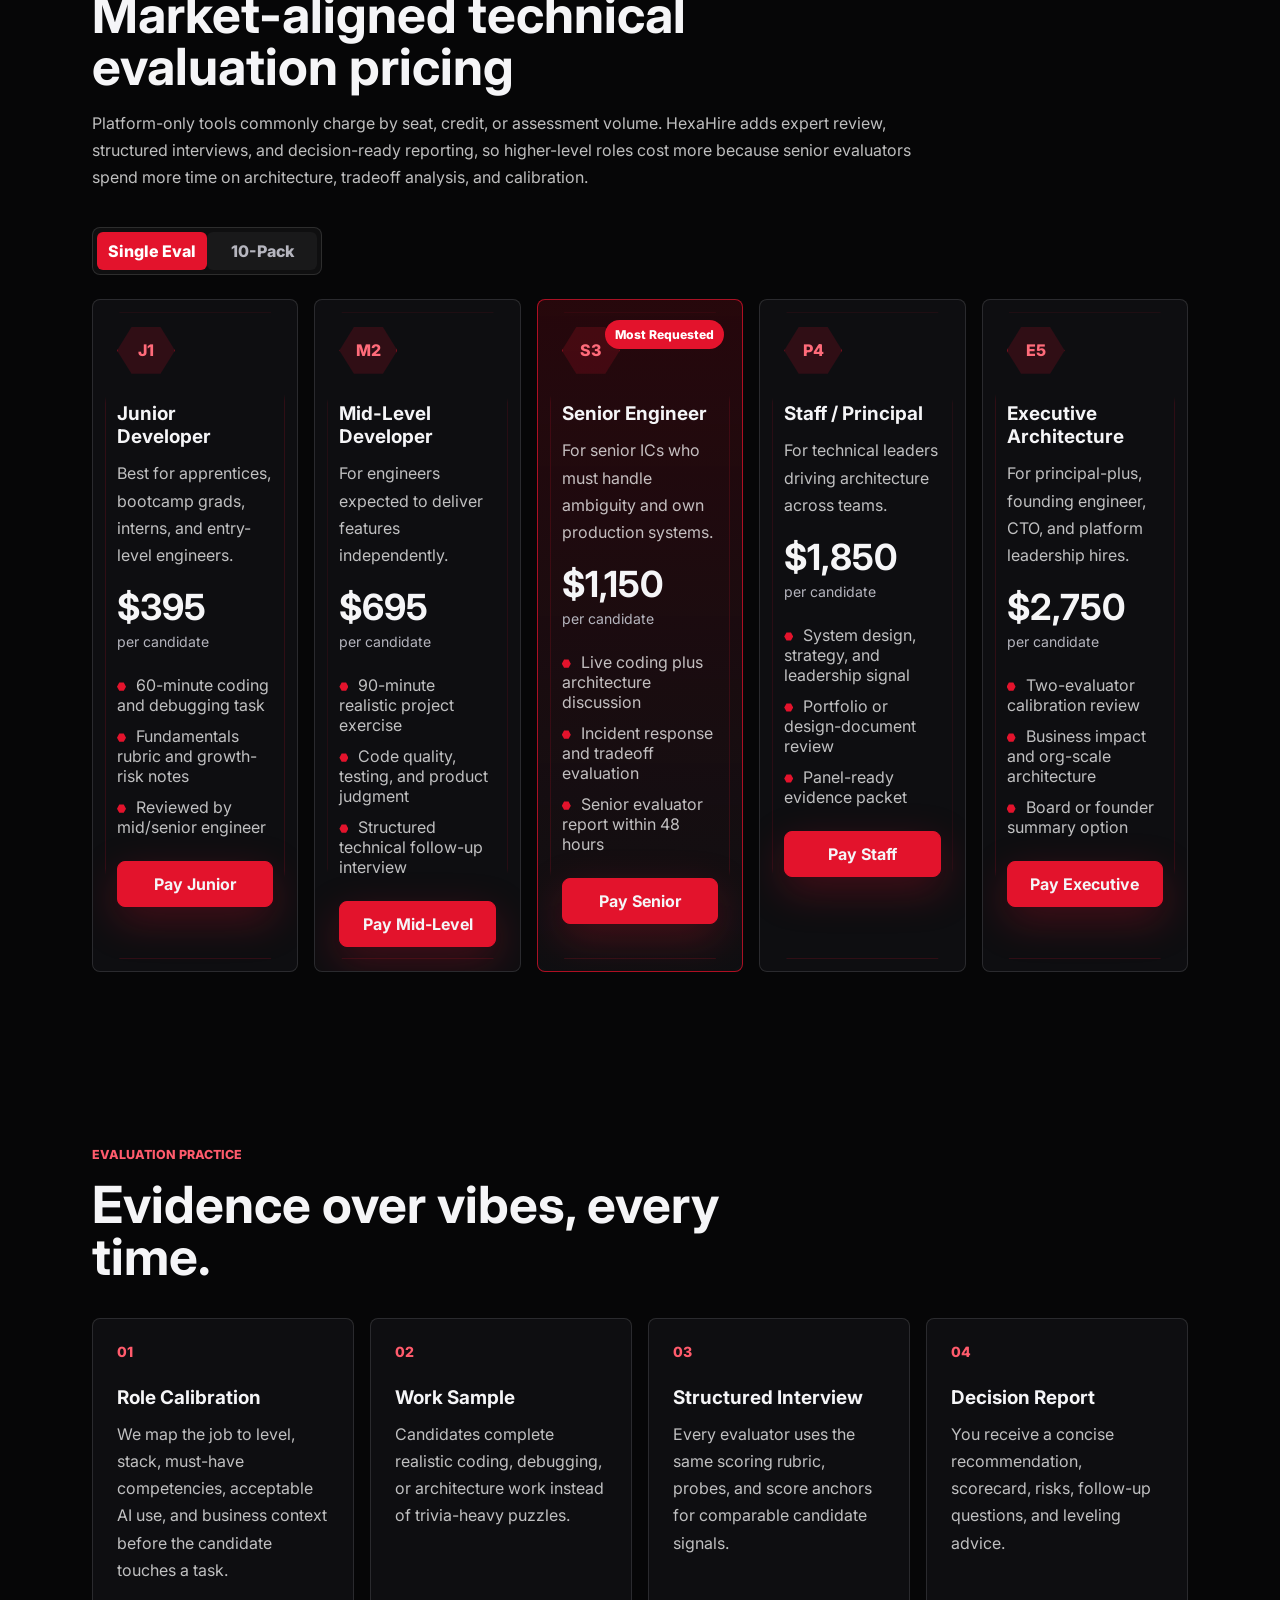
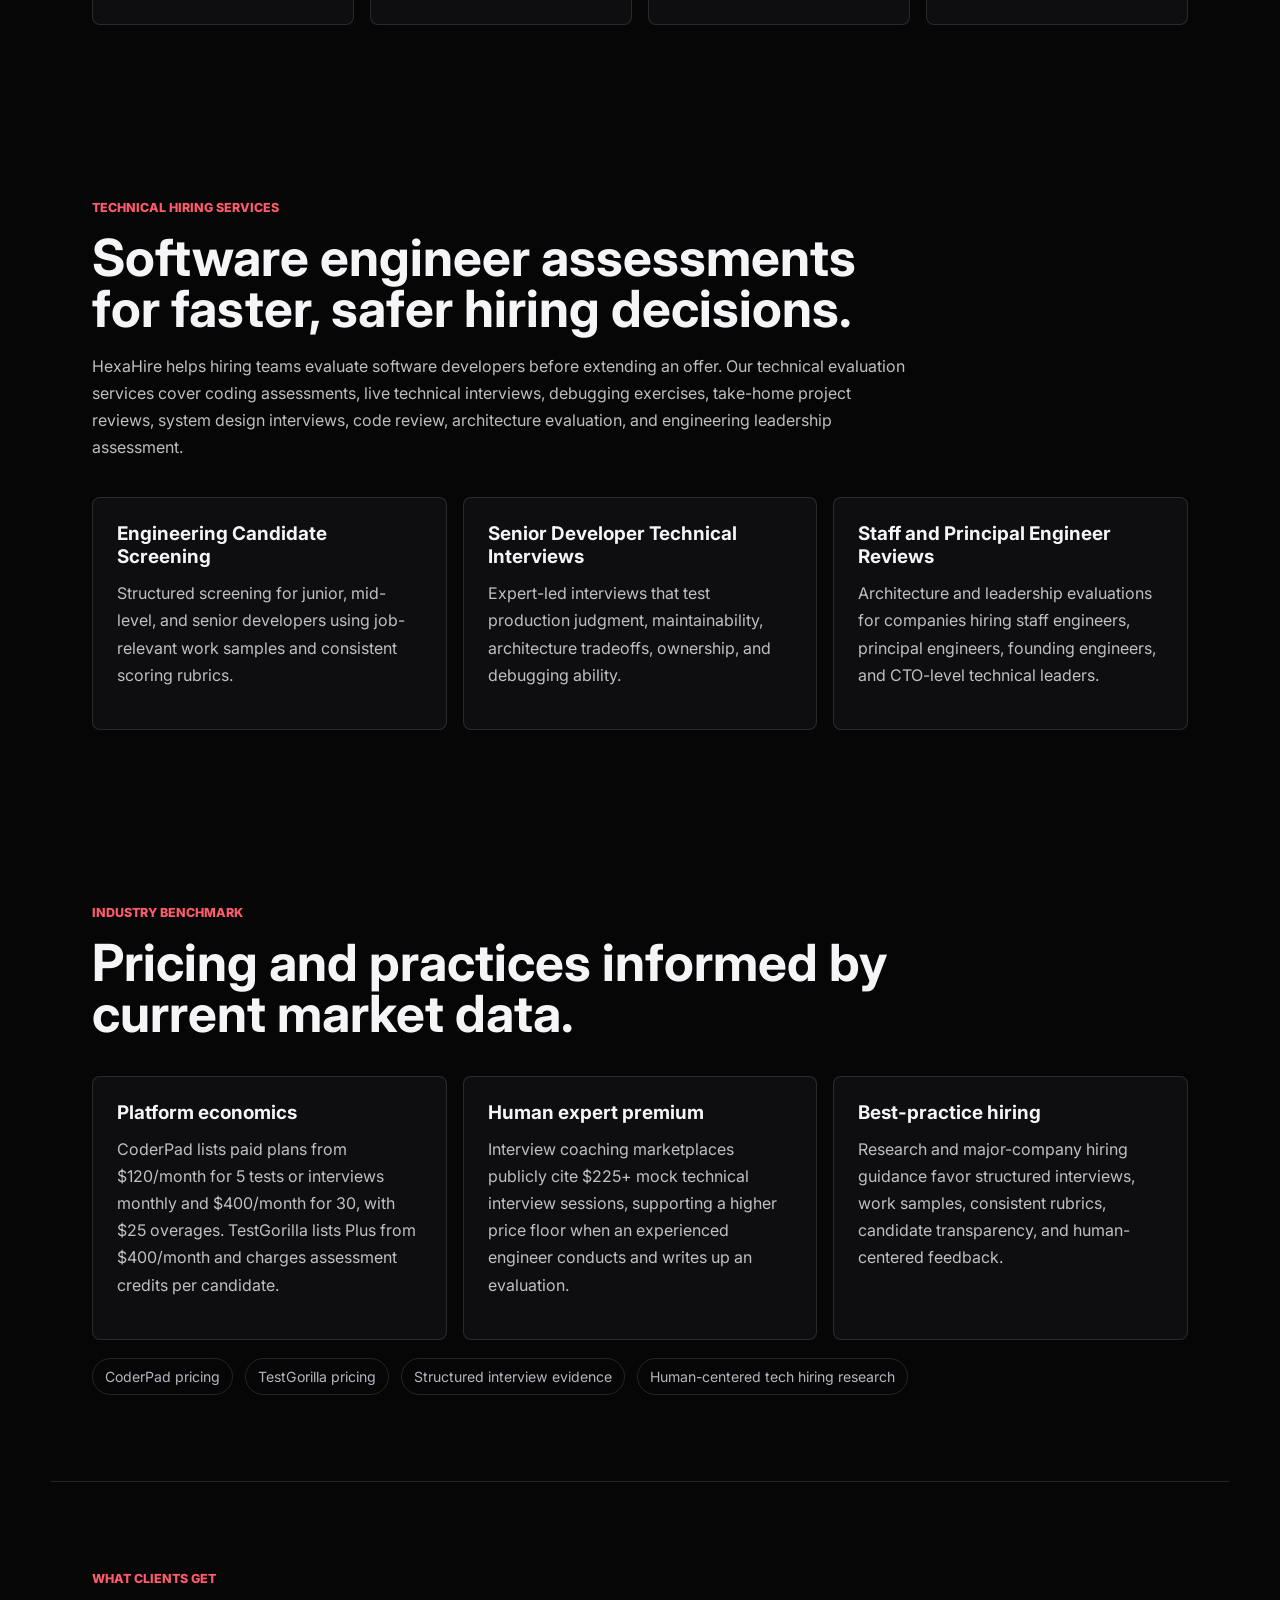
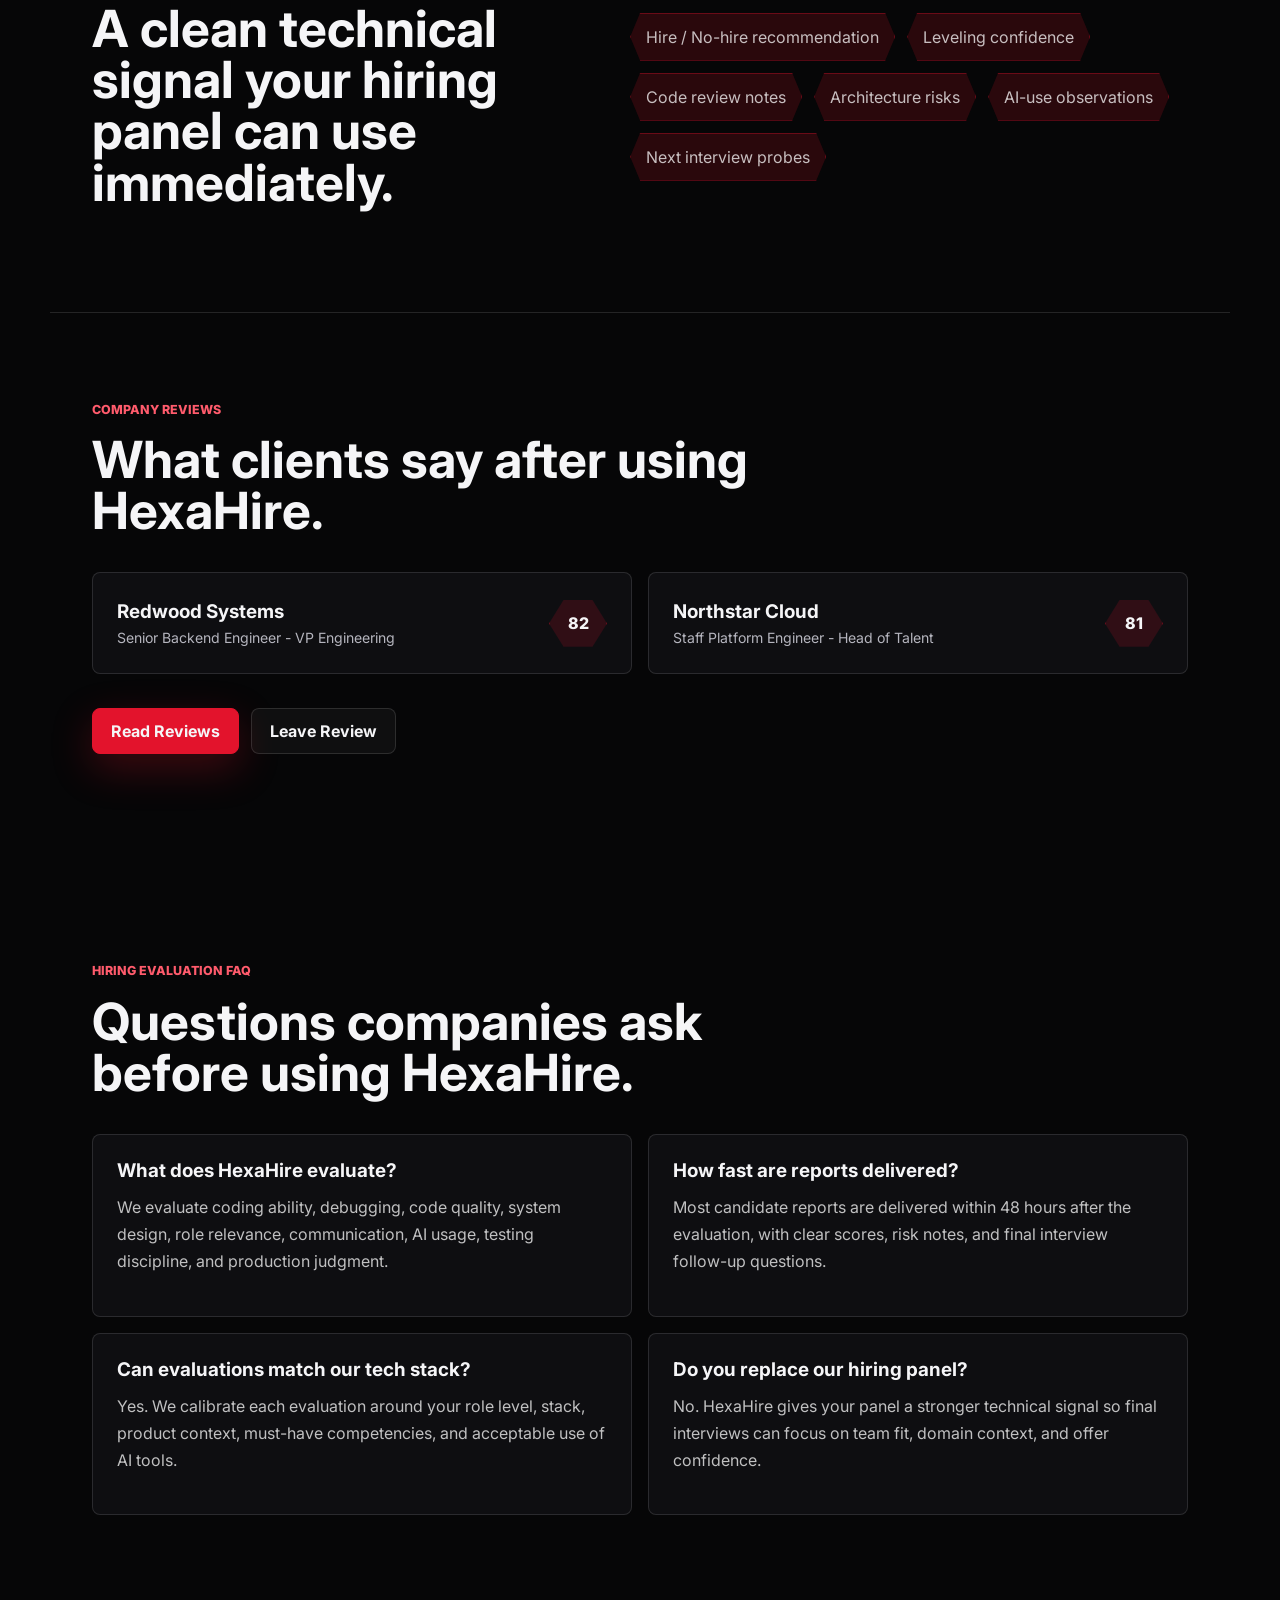
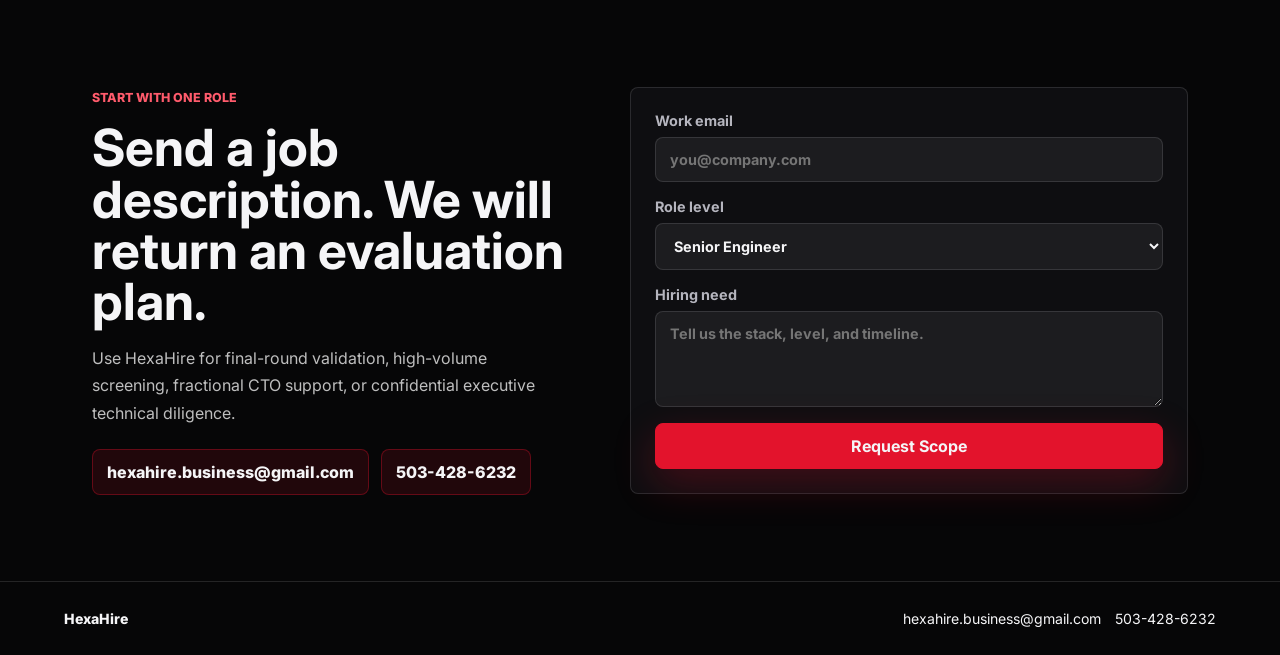
==== commit 87fb72cf: "------" ====
--- a/index.html
+++ b/index.html
@@ -185,18 +185,21 @@
       </div>
       <aside class="signal-panel" aria-label="Sample candidate signal report">
         <div class="panel-topline">
-          <span>Senior Backend Evaluation</span>
+          <span>Public Review Average</span>
           <span class="status-pill">Ready</span>
         </div>
         <div class="score-ring" style="--score: 82">
-          <span>82</span>
-          <small>Hire Signal</small>
-        </div>
+          <span data-review-average>82</span>
+          <small>Client Score</small>
+        </div>
+        <p class="score-context">
+          Average of published company reviews across ten hiring-evaluation factors.
+        </p>
         <div class="signal-bars">
-          <div><span>System design</span><i style="--bar: 88%"></i></div>
-          <div><span>Code quality</span><i style="--bar: 79%"></i></div>
-          <div><span>Debugging</span><i style="--bar: 91%"></i></div>
-          <div><span>AI fluency</span><i style="--bar: 74%"></i></div>
+          <div><span>Evaluator expertise</span><i data-review-factor="evaluatorExpertise" style="--bar: 90%"></i></div>
+          <div><span>Technical accuracy</span><i data-review-factor="technicalAccuracy" style="--bar: 80%"></i></div>
+          <div><span>Report clarity</span><i data-review-factor="reportClarity" style="--bar: 80%"></i></div>
+          <div><span>Value for money</span><i data-review-factor="valueForMoney" style="--bar: 80%"></i></div>
         </div>
       </aside>
     </section>
@@ -391,6 +394,18 @@
         <span>Architecture risks</span>
         <span>AI-use observations</span>
         <span>Next interview probes</span>
+      </div>
+    </section>
+
+    <section class="section public-reviews">
+      <div class="section-heading compact">
+        <p class="eyebrow">Company reviews</p>
+        <h2>What clients say after using HexaHire.</h2>
+      </div>
+      <div class="review-display-grid" data-review-list data-review-limit="2"></div>
+      <div class="hero-actions">
+        <a class="button primary" href="reviews.html">Read Reviews</a>
+        <a class="button secondary" href="reviews.html#leave-review">Leave Review</a>
       </div>
     </section>
 
@@ -466,6 +481,7 @@
     </span>
   </footer>
 
+  <script src="reviews-data.js"></script>
   <script src="script.js"></script>
 </body>
 </html>
--- a/styles.css
+++ b/styles.css
@@ -247,9 +247,15 @@
 .price-note,
 .method-step span,
 .site-footer,
-.source-list {
+.source-list,
+.score-context {
   color: var(--muted);
   font-size: 0.88rem;
+}
+
+.score-context {
+  margin: -14px 0 24px;
+  text-align: center;
 }
 
 .signal-panel {
@@ -310,6 +316,15 @@
   color: var(--muted);
   font-weight: 700;
   transform: translateY(-22px);
+}
+
+.compact-score {
+  width: min(190px, 62vw);
+  margin-bottom: 22px;
+}
+
+.compact-score span {
+  font-size: 3.8rem;
 }
 
 .signal-bars {
@@ -495,6 +510,11 @@
   margin-top: 10px;
 }
 
+.payment-actions {
+  display: grid;
+  gap: 10px;
+}
+
 .payment-summary {
   border-color: rgba(227, 19, 44, 0.5);
 }
@@ -523,19 +543,94 @@
 }
 
 .service-keyword-grid,
-.faq-grid {
+.faq-grid,
+.review-display-grid {
   display: grid;
   grid-template-columns: repeat(3, minmax(0, 1fr));
   gap: 16px;
 }
 
 .service-keyword-grid article,
-.faq-grid article {
+.faq-grid article,
+.review-card {
   padding: 24px;
 }
 
 .faq-grid {
   grid-template-columns: repeat(2, minmax(0, 1fr));
+}
+
+.review-display-grid {
+  grid-template-columns: repeat(2, minmax(0, 1fr));
+}
+
+.review-card {
+  border: 1px solid var(--line);
+  border-radius: 8px;
+  background: rgba(17, 17, 20, 0.82);
+}
+
+.review-card summary {
+  display: grid;
+  grid-template-columns: minmax(0, 1fr) auto;
+  gap: 16px;
+  align-items: center;
+  cursor: pointer;
+  list-style: none;
+}
+
+.review-card summary::-webkit-details-marker {
+  display: none;
+}
+
+.review-card h3 {
+  margin-bottom: 4px;
+}
+
+.review-meta,
+.review-score-note {
+  color: var(--muted);
+  font-size: 0.88rem;
+}
+
+.review-score {
+  display: grid;
+  place-items: center;
+  width: 58px;
+  height: 52px;
+  background: var(--red-soft);
+  color: var(--text);
+  border: 1px solid rgba(227, 19, 44, 0.38);
+  clip-path: polygon(25% 5%, 75% 5%, 100% 50%, 75% 95%, 25% 95%, 0 50%);
+  font-weight: 800;
+}
+
+.review-card blockquote {
+  margin: 18px 0;
+  color: var(--white-soft);
+  line-height: 1.7;
+}
+
+.factor-list {
+  display: grid;
+  grid-template-columns: repeat(2, minmax(0, 1fr));
+  gap: 10px;
+  margin-top: 16px;
+}
+
+.factor-list span {
+  display: flex;
+  justify-content: space-between;
+  gap: 10px;
+  padding: 10px 12px;
+  border: 1px solid rgba(255, 255, 255, 0.1);
+  border-radius: 8px;
+  color: var(--muted);
+  background: rgba(255, 255, 255, 0.04);
+}
+
+.factor-list strong {
+  color: var(--text);
 }
 
 .source-list {
@@ -738,7 +833,8 @@
   }
 
   .service-keyword-grid,
-  .faq-grid {
+  .faq-grid,
+  .review-display-grid {
     grid-template-columns: 1fr;
   }
 }
@@ -773,7 +869,8 @@
   }
 
   .review-details,
-  .rating-grid {
+  .rating-grid,
+  .factor-list {
     grid-template-columns: 1fr;
   }
 }
